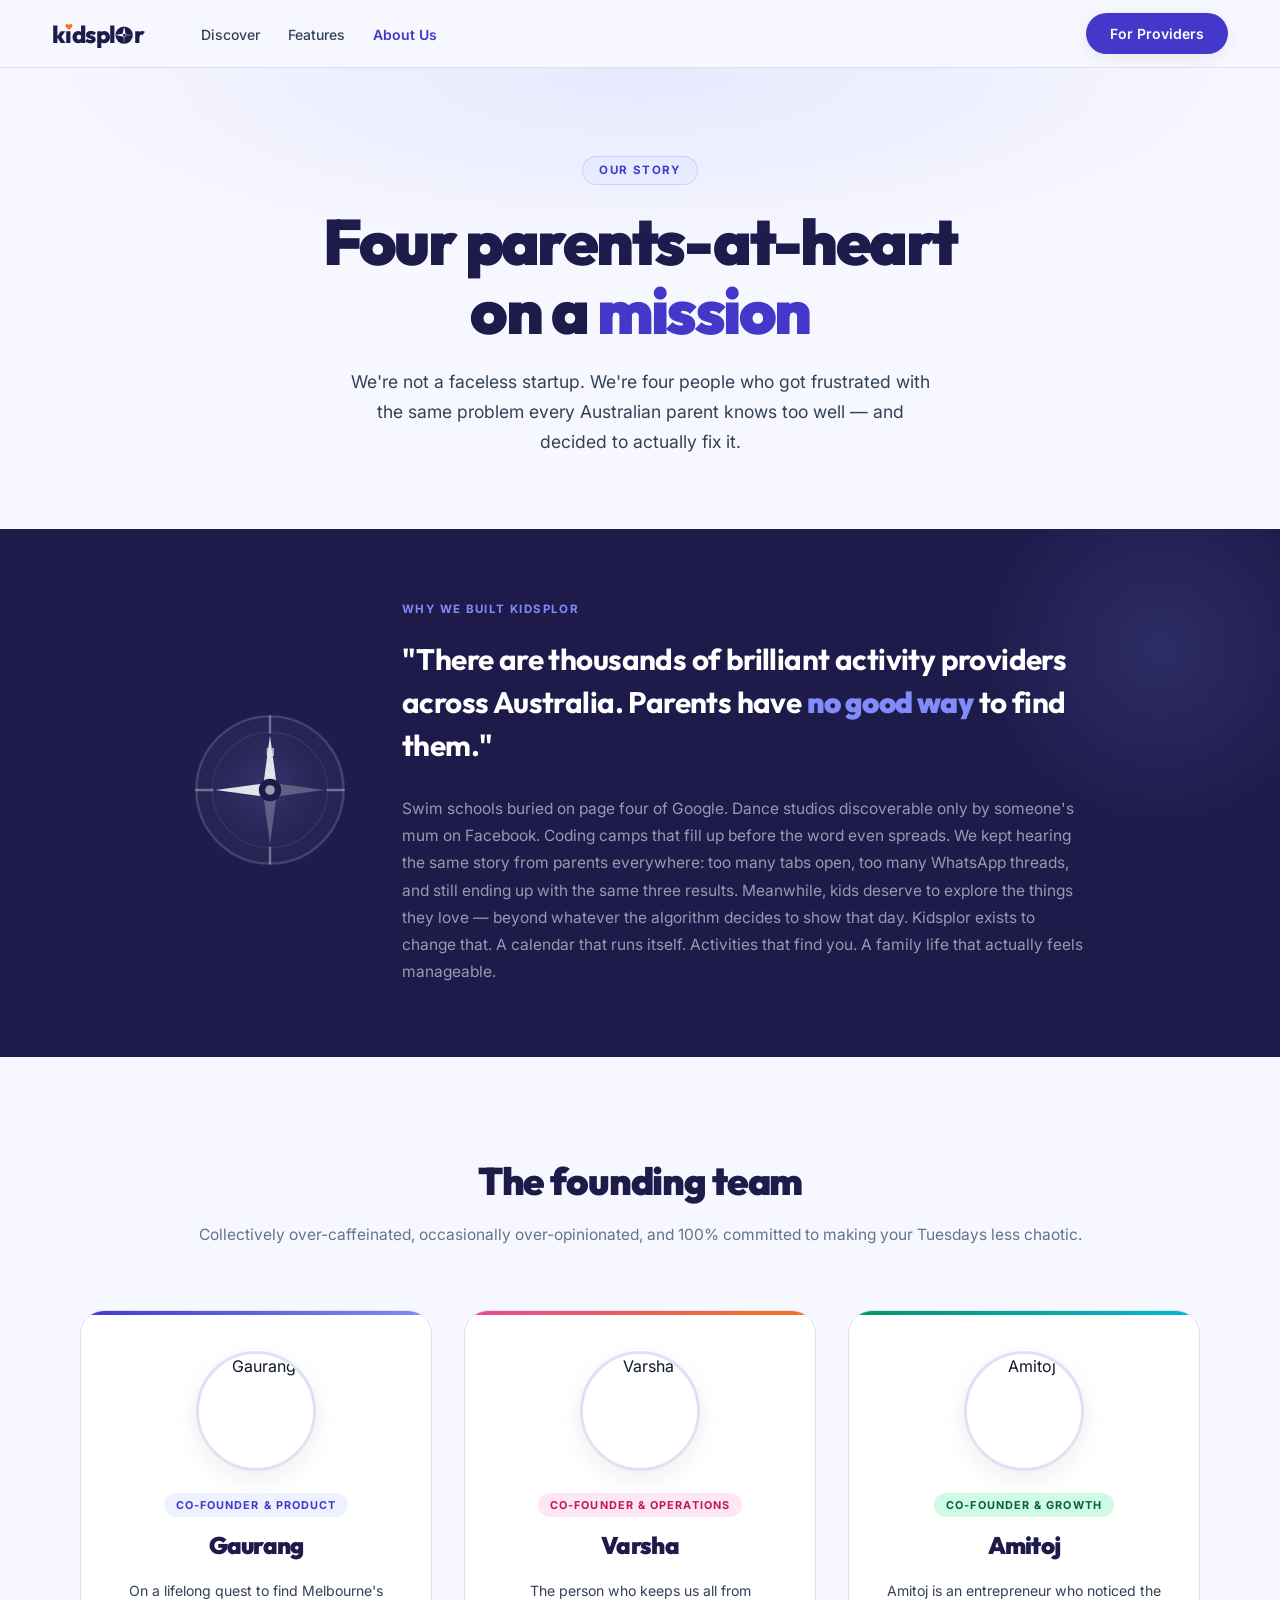
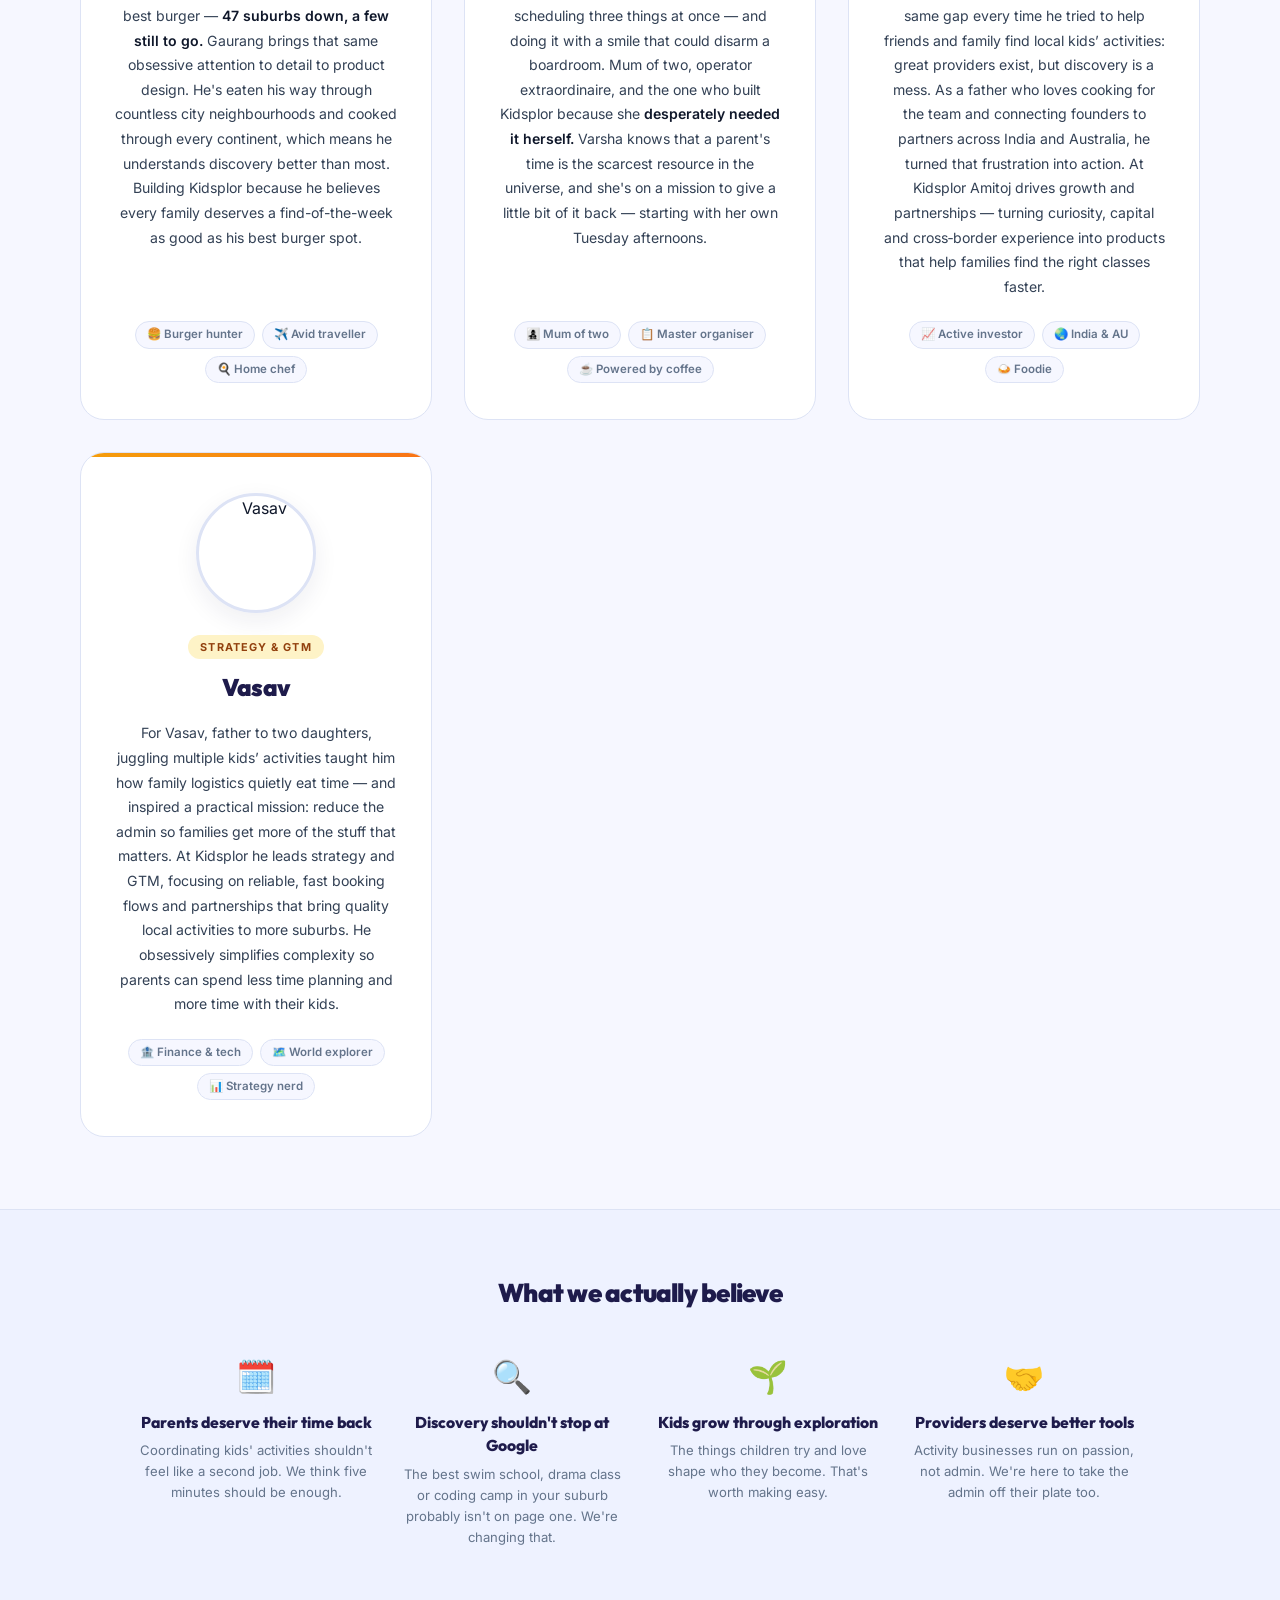
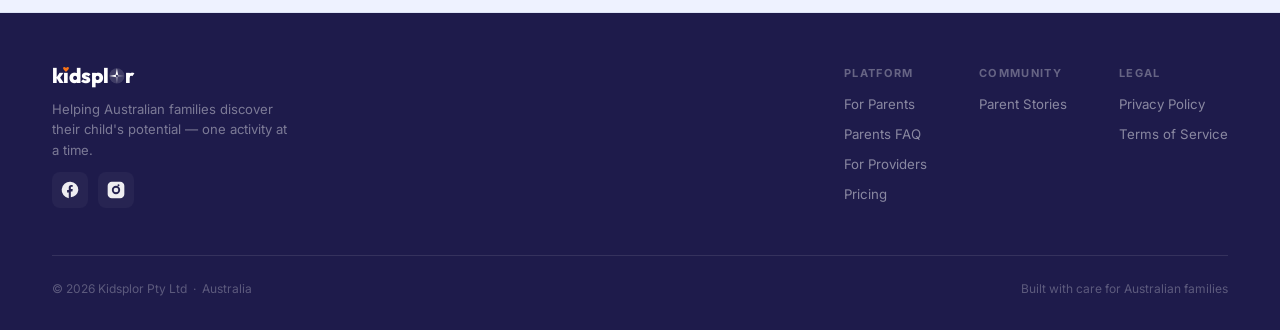
==== kidsplor-about.html @ 17ff6a6b "landing page v1" ====
﻿<!DOCTYPE html>
<html lang="en">
<head>
  <meta charset="UTF-8">
  <meta name="viewport" content="width=device-width, initial-scale=1.0">
  <title>About Us | Kidsplor</title>
  <link rel="preconnect" href="https://fonts.googleapis.com">
  <link rel="preconnect" href="https://fonts.gstatic.com" crossorigin>
  <link href="https://fonts.googleapis.com/css2?family=Outfit:wght@400;500;600;700;800;900&family=Inter:wght@400;500;600;700&display=swap" rel="stylesheet">

  <!-- ── Analytics ── -->
  <script async src="https://www.googletagmanager.com/gtag/js?id=GA_MEASUREMENT_ID"></script>
  <script>window.dataLayer=window.dataLayer||[];function gtag(){dataLayer.push(arguments);}gtag('js',new Date());gtag('config','GA_MEASUREMENT_ID');</script>
  <script>(function(c,l,a,r,i,t,y){c[a]=c[a]||function(){(c[a].q=c[a].q||[]).push(arguments)};t=l.createElement(r);t.async=1;t.src="https://www.clarity.ms/tag/"+i;y=l.getElementsByTagName(r)[0];y.parentNode.insertBefore(t,y)})(window,document,"clarity","script","CLARITY_PROJECT_ID");</script>
  <!-- ── Open Graph ── -->
  <meta name="description" content="We're a Melbourne team on a mission to make kids' activity discovery effortless for every Australian family.">
  <meta property="og:type" content="website">
  <meta property="og:site_name" content="Kidsplor">
  <meta property="og:title" content="About Us — Kidsplor">
  <meta property="og:description" content="We're a Melbourne team on a mission to make kids' activity discovery effortless for every Australian family.">
  <meta property="og:image" content="https://kidsplor.com.au/og-image.png">
  <meta property="og:url" content="https://kidsplor.com.au/about">
  <meta name="twitter:card" content="summary_large_image">
  <meta name="twitter:title" content="About Us — Kidsplor">
  <meta name="twitter:description" content="We're a Melbourne team on a mission to make kids' activity discovery effortless for every Australian family.">

  <style>
    *, *::before, *::after { box-sizing: border-box; margin: 0; padding: 0; }

    :root {
      --bg:          #F6F7FF;
      --surface:     #FFFFFF;
      --surface-2:   #EEF0FE;
      --brand:       #4338CA;
      --brand-dk:    #3730A3;
      --brand-xdk:   #1E1B4B;
      --brand-lt:    #EEF2FF;
      --brand-mid:   #818CF8;
      --orange:      #F97316;
      --coral:       #EF4444;
      --txt:         #0F172A;
      --txt-sub:     #334155;
      --txt-muted:   #64748B;
      --border:      #DDE3F5;
      --shadow:      rgba(30,27,75,0.07);
      --shadow-lg:   rgba(30,27,75,0.18);
      --green:       #059669;
      --green-bg:    #ECFDF5;
    }

    html { scroll-behavior: smooth; }
    body {
      font-family: 'Inter', sans-serif;
      background: var(--bg);
      color: var(--txt);
      line-height: 1.5;
      overflow-x: hidden;
    }

    /* ── NAV ── */
    nav {
      position: sticky; top: 0; z-index: 100;
      background: rgba(246,247,255,0.93);
      backdrop-filter: blur(16px); -webkit-backdrop-filter: blur(16px);
      border-bottom: 1px solid var(--border);
      height: 68px; display: flex; align-items: center; padding: 0 52px; gap: 20px;
    }
    .back-link {
      display: inline-flex; align-items: center; gap: 6px;
      font-size: 0.82rem; font-weight: 600; color: var(--txt-muted);
      text-decoration: none; padding: 6px 12px; border-radius: 8px;
      transition: color 0.15s, background 0.15s; flex-shrink: 0;
    }
    .back-link:hover { color: var(--brand); background: var(--brand-lt); }
    .nav-logo {
      display: flex; align-items: center; gap: 10px;
      text-decoration: none; flex-shrink: 0;
    }
    .wm {
      font-family: 'Outfit', sans-serif; font-weight: 800;
      letter-spacing: -0.025em; line-height: 1;
      display: inline-flex; align-items: baseline; white-space: nowrap;
      font-size: 1.5rem; color: var(--brand-xdk);
    }
    .wm svg.compass {
      display: inline-block; height: 0.76em; width: 0.76em; flex-shrink: 0;
      vertical-align: baseline; position: relative; top: 0.07em;
    }
    .wm .ih { display: inline-block; position: relative; line-height: inherit; }
    .wm .ih svg.heart {
      position: absolute; bottom: 100%; left: 50%;
      transform: translateX(-50%) translateY(130%);
      width: 0.32em; height: 0.28em; overflow: visible; display: block;
    }
    .nav-links { display:flex; gap:2px; list-style:none; margin-left:24px; }
    .nav-links a { font-size:0.875rem; font-weight:500; color:var(--txt-sub); text-decoration:none; padding:6px 13px; border-radius:8px; transition:color 0.15s,background 0.15s; }
    .nav-links a:hover { color:var(--brand); background:var(--brand-lt); }
    .nav-links a.active { color:var(--brand); font-weight:600; }
    .nav-spacer { flex: 1; }
    .nav-cta {
      display: inline-flex; align-items: center;
      padding: 10px 24px; border-radius: 50px; border: none; cursor: pointer;
      font-family: 'Inter', sans-serif; font-weight: 600; font-size: 0.875rem;
      background: var(--brand); color: #fff; text-decoration: none;
      transition: transform 0.18s, box-shadow 0.18s, background 0.15s;
      box-shadow: 0 4px 16px var(--shadow);
    }
    .nav-cta:hover { background: var(--brand-dk); transform: translateY(-1px); box-shadow: 0 8px 24px var(--shadow-lg); }

    /* ── PAGE HERO ── */
    .about-hero {
      padding: 88px 52px 72px;
      text-align: center;
      position: relative; overflow: hidden;
    }
    .about-hero::before {
      content: '';
      position: absolute; inset: 0; pointer-events: none;
      background: radial-gradient(ellipse 70% 60% at 50% 0%, rgba(99,102,241,0.1) 0%, transparent 70%);
    }
    .hero-eyebrow {
      display: inline-block; background: var(--brand-lt);
      color: var(--brand); font-size: 0.72rem; font-weight: 700;
      letter-spacing: 0.12em; text-transform: uppercase;
      padding: 5px 16px; border-radius: 50px; margin-bottom: 22px;
      border: 1px solid rgba(67,56,202,0.15);
    }
    .about-hero h1 {
      font-family: 'Outfit', sans-serif; font-weight: 900;
      font-size: clamp(2.4rem, 5vw, 4rem); line-height: 1.08; letter-spacing: -0.04em;
      color: var(--brand-xdk); max-width: 700px; margin: 0 auto 22px;
    }
    .about-hero h1 em { font-style: normal; color: var(--brand); }
    .about-hero p {
      font-size: 1.1rem; color: var(--txt-sub); max-width: 580px;
      margin: 0 auto; line-height: 1.7;
    }

    /* ── STORY BAND ── */
    .story-band {
      background: var(--brand-xdk);
      padding: 72px 52px;
      position: relative; overflow: hidden;
    }
    .story-band::before {
      content: '';
      position: absolute; right: -80px; top: -80px; width: 400px; height: 400px;
      border-radius: 50%;
      background: radial-gradient(circle, rgba(129,140,248,0.15) 0%, transparent 65%);
      pointer-events: none;
    }
    .story-inner {
      max-width: 900px; margin: 0 auto;
      display: flex; align-items: center; gap: 52px;
      position: relative; z-index: 1;
    }
    .story-label {
      font-size: 0.72rem; font-weight: 700; letter-spacing: 0.12em; text-transform: uppercase;
      color: var(--brand-mid); margin-bottom: 20px;
    }
    .story-inner blockquote {
      font-family: 'Outfit', sans-serif; font-weight: 700;
      font-size: clamp(1.35rem, 2.5vw, 1.85rem); line-height: 1.45; letter-spacing: -0.02em;
      color: #fff; margin-bottom: 28px;
    }
    .story-inner blockquote strong { color: var(--brand-mid); font-weight: 900; }
    .story-body {
      font-size: 0.97rem; color: rgba(255,255,255,0.55); line-height: 1.75;
    }
    .story-compass {
      flex-shrink: 0;
      filter: drop-shadow(0 0 22px rgba(129,140,248,0.55));
      opacity: 0.88;
    }
    .story-content { flex: 1; }

    /* ── TEAM GRID ── */
    .team-section {
      padding: 96px 52px 72px;
    }
    .team-intro {
      text-align: center; margin-bottom: 64px;
    }
    .team-intro h2 {
      font-family: 'Outfit', sans-serif; font-weight: 900;
      font-size: clamp(1.8rem, 3vw, 2.6rem); letter-spacing: -0.03em;
      color: var(--brand-xdk); margin-bottom: 12px;
    }
    .team-intro p { font-size: 0.97rem; color: var(--txt-muted); }

    .team-grid {
      display: grid;
      grid-template-columns: repeat(auto-fit, minmax(280px, 1fr));
      gap: 32px;
      max-width: 1120px; margin: 0 auto;
    }

    .founder-card {
      background: var(--surface);
      border: 1px solid var(--border);
      border-radius: 24px;
      padding: 40px 32px 36px;
      display: flex; flex-direction: column; align-items: center;
      text-align: center;
      transition: transform 0.2s, box-shadow 0.2s;
      position: relative; overflow: hidden;
    }
    .founder-card::before {
      content: '';
      position: absolute; top: 0; left: 0; right: 0; height: 4px;
      border-radius: 24px 24px 0 0;
    }
    .founder-card:nth-child(1)::before { background: linear-gradient(90deg, #4338CA, #818CF8); }
    .founder-card:nth-child(2)::before { background: linear-gradient(90deg, #EC4899, #F97316); }
    .founder-card:nth-child(3)::before { background: linear-gradient(90deg, #059669, #06B6D4); }
    .founder-card:nth-child(4)::before { background: linear-gradient(90deg, #F59E0B, #F97316); }

    .founder-card:hover { transform: translateY(-4px); box-shadow: 0 20px 48px var(--shadow-lg); }

    .avatar-wrap {
      width: 120px; height: 120px; border-radius: 50%;
      overflow: hidden; margin-bottom: 22px; flex-shrink: 0;
      border: 3px solid var(--border);
      box-shadow: 0 8px 24px var(--shadow);
    }
    .avatar-wrap img,
    .avatar-wrap svg {
      width: 100%; height: 100%; display: block; object-fit: cover;
    }

    .founder-role {
      font-size: 0.68rem; font-weight: 700; letter-spacing: 0.1em; text-transform: uppercase;
      padding: 4px 12px; border-radius: 50px; margin-bottom: 10px;
    }
    .founder-card:nth-child(1) .founder-role { background: var(--brand-lt); color: var(--brand); }
    .founder-card:nth-child(2) .founder-role { background: #FCE7F3; color: #BE185D; }
    .founder-card:nth-child(3) .founder-role { background: #D1FAE5; color: #065F46; }
    .founder-card:nth-child(4) .founder-role { background: #FEF3C7; color: #92400E; }

    .founder-name {
      font-family: 'Outfit', sans-serif; font-weight: 900;
      font-size: 1.5rem; letter-spacing: -0.03em; color: var(--brand-xdk);
      margin-bottom: 16px;
    }
    .founder-blurb {
      font-size: 0.88rem; color: var(--txt-sub); line-height: 1.75; flex: 1;
      margin-bottom: 22px;
    }
    .founder-blurb em { font-style: normal; color: var(--txt); font-weight: 600; }

    .founder-quirks {
      display: flex; flex-wrap: wrap; justify-content: center; gap: 7px;
      margin-top: auto;
    }
    .quirk-tag {
      font-size: 0.72rem; font-weight: 600;
      background: var(--bg); border: 1px solid var(--border);
      color: var(--txt-muted); padding: 4px 11px; border-radius: 50px;
    }

    /* ── VALUES STRIP ── */
    .values-strip {
      background: var(--brand-lt);
      border-top: 1px solid var(--border);
      border-bottom: 1px solid var(--border);
      padding: 64px 52px;
    }
    .values-inner {
      max-width: 1000px; margin: 0 auto;
    }
    .values-inner h2 {
      font-family: 'Outfit', sans-serif; font-weight: 900;
      font-size: 1.6rem; letter-spacing: -0.03em; color: var(--brand-xdk);
      text-align: center; margin-bottom: 40px;
    }
    .values-grid {
      display: grid; grid-template-columns: repeat(auto-fit, minmax(200px, 1fr)); gap: 24px;
    }
    .value-item { text-align: center; }
    .value-icon {
      font-size: 2rem; margin-bottom: 10px; display: block;
    }
    .value-item h3 {
      font-family: 'Outfit', sans-serif; font-weight: 800; font-size: 0.98rem;
      color: var(--brand-xdk); margin-bottom: 6px;
    }
    .value-item p { font-size: 0.82rem; color: var(--txt-muted); line-height: 1.6; }

    /* ── FOOTER ── */
    footer { background: var(--brand-xdk); padding: 52px 52px 32px; }
    .foot-top { display: flex; align-items: flex-start; justify-content: space-between; padding-bottom: 40px; border-bottom: 1px solid rgba(255,255,255,0.1); }
    .foot-tagline { font-size: 0.82rem; color: rgba(255,255,255,0.42); max-width: 240px; line-height: 1.55; margin-top: 10px; }
    .foot-links { display: flex; gap: 52px; }
    .foot-col-lbl { font-size: 0.69rem; font-weight: 700; letter-spacing: 0.12em; text-transform: uppercase; color: rgba(255,255,255,0.32); margin-bottom: 14px; }
    .foot-col a { display: block; font-size: 0.83rem; color: rgba(255,255,255,0.48); text-decoration: none; margin-bottom: 10px; transition: color 0.15s; }
    .foot-col a:hover { color: white; }
    .foot-bottom { padding-top: 24px; font-size: 0.75rem; color: rgba(255,255,255,0.28); display: flex; justify-content: space-between; align-items: center; }
    .socials { display:flex; gap:10px; margin-top:12px; }
    .socials a { display:inline-flex; align-items:center; justify-content:center; width:36px; height:36px; border-radius:8px; background:rgba(255,255,255,0.04); text-decoration:none; }
    .socials a svg { width:20px; height:20px; display:block; fill:rgba(255,255,255,0.92); transition:transform 0.12s, opacity 0.12s; }
    .socials a:hover svg { transform:translateY(-2px); opacity:1; }

    /* ── RESPONSIVE ── */
    @media (max-width: 768px) {
      nav { padding: 0 20px; }
      .about-hero, .story-band, .team-section, .values-strip { padding-left: 20px; padding-right: 20px; }
      footer { padding: 40px 20px 32px; }
      .foot-top { flex-direction: column; gap: 28px; }
      .foot-links { flex-wrap: wrap; gap: 24px; }
      .team-grid { grid-template-columns: 1fr; }
      .story-compass { display: none; }
    }
  </style>
</head>
<body>

<!-- ── NAV ── -->
<nav>
  <a href="index.html" class="nav-logo" aria-label="Kidsplor home">
    <span class="wm">k<span class="ih">&#305;<svg class="heart" viewBox="0 0 20 18" fill="none"><path d="M10 16C10 16 1 10 1 4.5C1 2.2 2.8 1 5 1C6.8 1 10 4 10 4C10 4 13.2 1 15 1C17.2 1 19 2.2 19 4.5C19 10 10 16 10 16Z" fill="#F97316"/></svg></span>dspl<svg class="compass" viewBox="0 0 44 44" fill="none"><circle cx="22" cy="22" r="21" fill="#1E1B4B"/><polygon points="22,1 18,22 26,22" fill="white"/><polygon points="22,43 18,22 26,22" fill="white" opacity="0.28"/><polygon points="1,22 22,18 22,26" fill="white"/><polygon points="43,22 22,18 22,26" fill="white" opacity="0.28"/><circle cx="22" cy="22" r="3" fill="#1E1B4B"/></svg>r</span>
  </a>
  <ul class="nav-links">
    <li><a href="kidsplor-discover.html">Discover</a></li>
    <li><a href="index.html#features">Features</a></li>
    <li><a href="kidsplor-about.html" class="active">About Us</a></li>
  </ul>
  <div class="nav-spacer"></div>
  <a href="kidsplor-for-business.html" class="nav-cta">For Providers</a>
</nav>


<!-- ── PAGE HERO ── -->
<section class="about-hero">
  <div class="hero-eyebrow">Our Story</div>
  <h1>Four parents-at-heart<br>on a <em>mission</em></h1>
  <p>We're not a faceless startup. We're four people who got frustrated with the same problem every Australian parent knows too well — and decided to actually fix it.</p>
</section>


<!-- ── STORY BAND ── -->
<section class="story-band" aria-label="Our mission">
  <div class="story-inner">

    <!-- Compass decoration -->
    <div class="story-compass" aria-hidden="true">
      <svg viewBox="0 0 100 100" width="160" height="160" xmlns="http://www.w3.org/2000/svg">
        <!-- outer ring -->
        <circle cx="50" cy="50" r="46" fill="rgba(255,255,255,0.04)" stroke="rgba(255,255,255,0.18)" stroke-width="1.5"/>
        <!-- inner ring -->
        <circle cx="50" cy="50" r="36" fill="none" stroke="rgba(255,255,255,0.07)" stroke-width="1"/>
        <!-- cardinal ticks -->
        <line x1="50" y1="4" x2="50" y2="14" stroke="rgba(255,255,255,0.4)" stroke-width="1.5" stroke-linecap="round"/>
        <line x1="96" y1="50" x2="86" y2="50" stroke="rgba(255,255,255,0.4)" stroke-width="1.5" stroke-linecap="round"/>
        <line x1="50" y1="96" x2="50" y2="86" stroke="rgba(255,255,255,0.4)" stroke-width="1.5" stroke-linecap="round"/>
        <line x1="4" y1="50" x2="14" y2="50" stroke="rgba(255,255,255,0.4)" stroke-width="1.5" stroke-linecap="round"/>
        <!-- N label -->
        <text x="50" y="29" fill="white" font-size="7" font-family="Inter,sans-serif" font-weight="700" text-anchor="middle" opacity="0.8">N</text>
        <!-- N &amp; W arrows (white, solid) -->
        <polygon points="50,16 45,53 55,53" fill="white"/>
        <polygon points="16,50 53,45 53,55" fill="white"/>
        <!-- S &amp; E arrows (white, 28% opacity) -->
        <polygon points="50,84 45,47 55,47" fill="white" opacity="0.28"/>
        <polygon points="84,50 47,45 47,55" fill="white" opacity="0.28"/>
        <!-- center -->
        <circle cx="50" cy="50" r="7" fill="#1E1B4B"/>
        <circle cx="50" cy="50" r="3" fill="rgba(255,255,255,0.65)"/>
      </svg>
    </div>

    <!-- Content -->
    <div class="story-content">
      <div class="story-label">Why we built Kidsplor</div>
      <blockquote>
        "There are thousands of brilliant activity providers across Australia. Parents have <strong>no good way</strong> to find them."
      </blockquote>
      <p class="story-body">
        Swim schools buried on page four of Google. Dance studios discoverable only by someone's mum on Facebook. Coding camps that fill up before the word even spreads. We kept hearing the same story from parents everywhere: too many tabs open, too many WhatsApp threads, and still ending up with the same three results.
        Meanwhile, kids deserve to explore the things they love &mdash; beyond whatever the algorithm decides to show that day. Kidsplor exists to change that. A calendar that runs itself. Activities that find you. A family life that actually feels manageable.
      </p>
    </div>

  </div>
</section>


<!-- ── TEAM GRID ── -->
<section class="team-section" aria-labelledby="team-h">
  <div class="team-intro">
    <h2 id="team-h">The founding team</h2>
    <p>Collectively over-caffeinated, occasionally over-opinionated, and 100% committed to making your Tuesdays less chaotic.</p>
  </div>

  <div class="team-grid">

    <!-- Gaurang -->
    <article class="founder-card">
      <div class="avatar-wrap"><img src="assets/gaurang.png" alt="Gaurang" onerror="this.style.display='none'; this.parentElement.querySelector('.avatar-fallback')?.style.display='flex';"><div class="avatar-fallback" style="display:none;align-items:center;justify-content:center;font-size:2rem;">👨‍💻</div></div>
      <span class="founder-role">Co-founder &amp; Product</span>
      <h3 class="founder-name">Gaurang</h3>
      <p class="founder-blurb">
        On a lifelong quest to find Melbourne's best burger — <em>47 suburbs down, a few still to go.</em> Gaurang brings that same obsessive attention to detail to product design. He's eaten his way through countless city neighbourhoods and cooked through every continent, which means he understands discovery better than most. Building Kidsplor because he believes every family deserves a find-of-the-week as good as his best burger spot.
      </p>
      <div class="founder-quirks">
        <span class="quirk-tag">🍔 Burger hunter</span>
        <span class="quirk-tag">✈️ Avid traveller</span>
        <span class="quirk-tag">🍳 Home chef</span>
      </div>
    </article>

    <!-- Varsha -->
    <article class="founder-card">
      <div class="avatar-wrap"><img src="assets/varsha.png" alt="Varsha" onerror="this.style.display='none'; this.parentElement.querySelector('.avatar-fallback')?.style.display='flex';"><div class="avatar-fallback" style="display:none;align-items:center;justify-content:center;font-size:2rem;">👩‍👧‍👦</div></div>
      <span class="founder-role">Co-founder &amp; Operations</span>
      <h3 class="founder-name">Varsha</h3>
      <p class="founder-blurb">
        The person who keeps us all from scheduling three things at once — and doing it with a smile that could disarm a boardroom. Mum of two, operator extraordinaire, and the one who built Kidsplor because she <em>desperately needed it herself.</em> Varsha knows that a parent's time is the scarcest resource in the universe, and she's on a mission to give a little bit of it back — starting with her own Tuesday afternoons.
      </p>
      <div class="founder-quirks">
        <span class="quirk-tag">👩‍👧‍👦 Mum of two</span>
        <span class="quirk-tag">📋 Master organiser</span>
        <span class="quirk-tag">☕ Powered by coffee</span>
      </div>
    </article>

    <!-- Amitoj -->
    <article class="founder-card">
      <div class="avatar-wrap"><img src="assets/amitoj.png" alt="Amitoj" onerror="this.style.display='none'; this.parentElement.querySelector('.avatar-fallback')?.style.display='flex';"><div class="avatar-fallback" style="display:none;align-items:center;justify-content:center;font-size:2rem;">🍛</div></div>
      <span class="founder-role">Co-founder &amp; Growth</span>
      <h3 class="founder-name">Amitoj</h3>
        <p class="founder-blurb">
          Amitoj is an entrepreneur who noticed the same gap every time he tried to help friends and family find local kids’ activities: great providers exist, but discovery is a mess. As a father who loves cooking for the team and connecting founders to partners across India and Australia, he turned that frustration into action. At Kidsplor Amitoj drives growth and partnerships — turning curiosity, capital and cross‑border experience into products that help families find the right classes faster.
        </p>
      <div class="founder-quirks">
        <span class="quirk-tag">📈 Active investor</span>
        <span class="quirk-tag">🌏 India &amp; AU</span>
        <span class="quirk-tag">🍛 Foodie</span>
      </div>
    </article>

    <!-- Vasav -->
    <article class="founder-card">
      <div class="avatar-wrap"><img src="assets/vasav.png" alt="Vasav" onerror="this.style.display='none'; this.parentElement.querySelector('.avatar-fallback')?.style.display='flex';"><div class="avatar-fallback" style="display:none;align-items:center;justify-content:center;font-size:2rem;">📊</div></div>
      <span class="founder-role">Strategy &amp; GTM</span>
      <h3 class="founder-name">Vasav</h3>
        <p class="founder-blurb">
          For Vasav, father to two daughters, juggling multiple kids’ activities taught him how family logistics quietly eat time — and inspired a practical mission: reduce the admin so families get more of the stuff that matters. At Kidsplor he leads strategy and GTM, focusing on reliable, fast booking flows and partnerships that bring quality local activities to more suburbs. He obsessively simplifies complexity so parents can spend less time planning and more time with their kids.
        </p>
      <div class="founder-quirks">
        <span class="quirk-tag">🏦 Finance &amp; tech</span>
        <span class="quirk-tag">🗺️ World explorer</span>
        <span class="quirk-tag">📊 Strategy nerd</span>
      </div>
    </article>

  </div>
</section>


<!-- ── VALUES STRIP ── -->
<section class="values-strip" aria-labelledby="values-h">
  <div class="values-inner">
    <h2 id="values-h">What we actually believe</h2>
    <div class="values-grid">
      <div class="value-item">
        <span class="value-icon">🗓️</span>
        <h3>Parents deserve their time back</h3>
        <p>Coordinating kids' activities shouldn't feel like a second job. We think five minutes should be enough.</p>
      </div>
      <div class="value-item">
        <span class="value-icon">🔍</span>
        <h3>Discovery shouldn't stop at Google</h3>
        <p>The best swim school, drama class or coding camp in your suburb probably isn't on page one. We're changing that.</p>
      </div>
      <div class="value-item">
        <span class="value-icon">🌱</span>
        <h3>Kids grow through exploration</h3>
        <p>The things children try and love shape who they become. That's worth making easy.</p>
      </div>
      <div class="value-item">
        <span class="value-icon">🤝</span>
        <h3>Providers deserve better tools</h3>
        <p>Activity businesses run on passion, not admin. We're here to take the admin off their plate too.</p>
      </div>
    </div>
  </div>
</section>


<!-- ── FOOTER (matching landing page) ── -->
<footer id="about">
  <div class="foot-top">
    <div>
      <!-- compass-o wordmark in white on dark -->
      <span style="display:inline-flex;align-items:baseline;font-family:'Outfit',sans-serif;font-weight:800;font-size:1.3rem;line-height:1;color:white;letter-spacing:-0.025em;white-space:nowrap;">
        k<span style="position:relative;display:inline-block;line-height:inherit;">&#305;<svg style="position:absolute;bottom:100%;left:50%;transform:translateX(-50%) translateY(130%);width:0.32em;height:0.28em;overflow:visible;" viewBox="0 0 20 18" fill="none"><path d="M10 16C10 16 1 10 1 4.5C1 2.2 2.8 1 5 1C6.8 1 10 4 10 4C10 4 13.2 1 15 1C17.2 1 19 2.2 19 4.5C19 10 10 16 10 16Z" fill="#F97316"/></svg></span>dspl<svg style="display:inline-block;height:0.76em;width:0.76em;flex-shrink:0;vertical-align:baseline;position:relative;top:0.07em;" viewBox="0 0 44 44" fill="none"><circle cx="22" cy="22" r="21" fill="rgba(255,255,255,0.15)"/><polygon points="22,1 18,22 26,22" fill="white"/><polygon points="22,43 18,22 26,22" fill="white" opacity="0.28"/><polygon points="1,22 22,18 22,26" fill="white"/><polygon points="43,22 22,18 22,26" fill="white" opacity="0.28"/><circle cx="22" cy="22" r="3" fill="rgba(30,27,75,.9)"/></svg>r
      </span>
      <p class="foot-tagline">Helping Australian families discover their child's potential — one activity at a time.</p>
      <div class="socials">
        <a href="https://www.facebook.com/kidsplor" id="fb-link" aria-label="Facebook (link placeholder)" target="_blank" rel="noopener noreferrer">
          <svg viewBox="0 0 24 24" xmlns="http://www.w3.org/2000/svg" aria-hidden="true"><path d="M22 12a10 10 0 1 0-11.5 9.9v-7H8.5v-2.9h2V9.1c0-2 1.2-3.1 3-3.1.9 0 1.8.2 1.8.2v2h-1c-1 0-1.3.6-1.3 1.2v1.5h2.3l-.4 2.9h-1.9v7A10 10 0 0 0 22 12z"/></svg>
        </a>
        <a href="https://www.instagram.com/kidsplor" id="ig-link" aria-label="Instagram (link placeholder)" target="_blank" rel="noopener noreferrer">
          <svg viewBox="0 0 24 24" xmlns="http://www.w3.org/2000/svg" aria-hidden="true"><path d="M7 2h10a5 5 0 0 1 5 5v10a5 5 0 0 1-5 5H7a5 5 0 0 1-5-5V7a5 5 0 0 1 5-5zm8 3.2a1.2 1.2 0 1 0 0 2.4 1.2 1.2 0 0 0 0-2.4zM12 7a5 5 0 1 0 0 10 5 5 0 0 0 0-10zm0 2.2a2.8 2.8 0 1 1 0 5.6 2.8 2.8 0 0 1 0-5.6z"/></svg>
        </a>
      </div>
    </div>

    <div class="foot-links">
      <div class="foot-col">
        <div class="foot-col-lbl">Platform</div>
        <a href="index.html">For Parents</a>
        <a href="kidsplor-parents-faq.html">Parents FAQ</a>
        <a href="kidsplor-for-business.html">For Providers</a>
        <a href="kidsplor-pricing.html">Pricing</a>
      </div>
      <div class="foot-col" id="community">
        <div class="foot-col-lbl">Community</div>
        <a href="kidsplor-parent-stories.html">Parent Stories</a>
      </div>
      <div class="foot-col">
        <div class="foot-col-lbl">Legal</div>
        <a href="kidsplor-privacy.html">Privacy Policy</a>
        <a href="#">Terms of Service</a>
      </div>
    </div>
  </div>
  <div class="foot-bottom">
    <span>© 2026 Kidsplor Pty Ltd &nbsp;·&nbsp; Australia</span>
    <span>Built with care for Australian families</span>
  </div>
</footer>
</body>
</html>
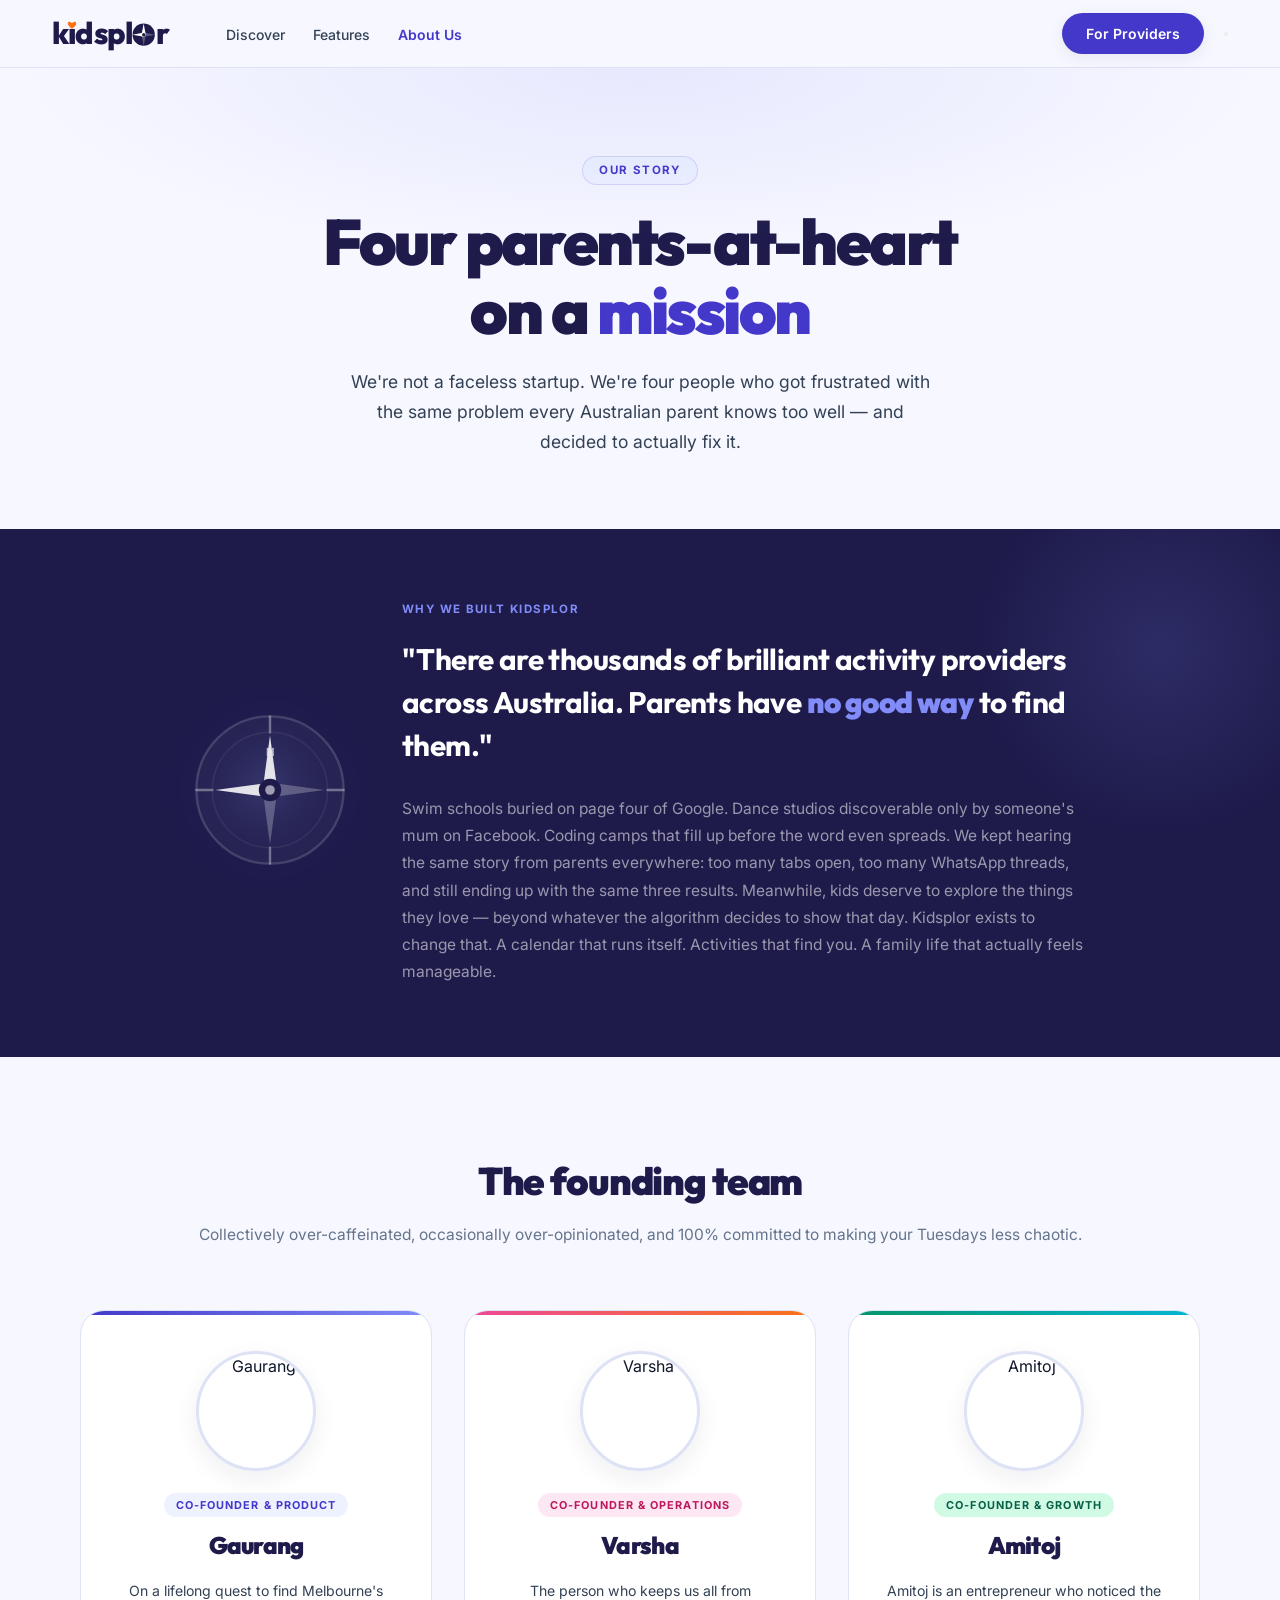
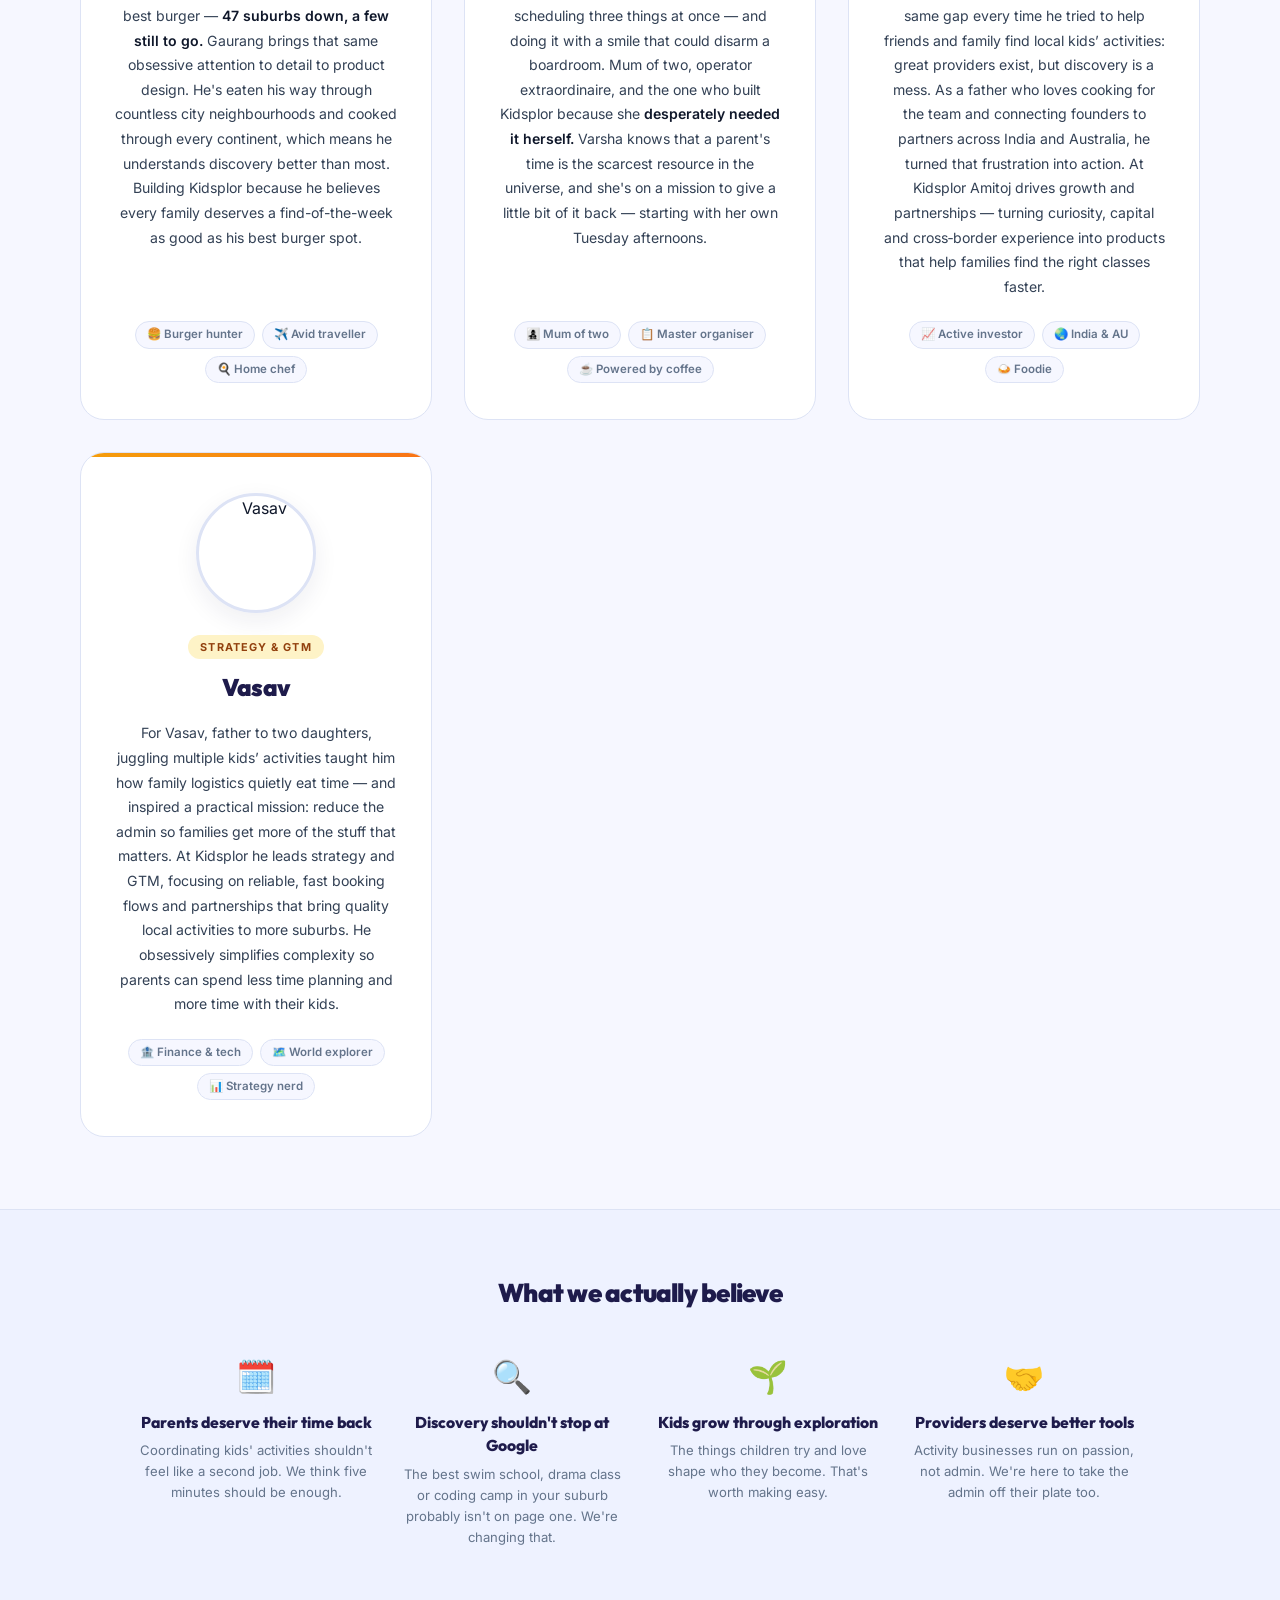
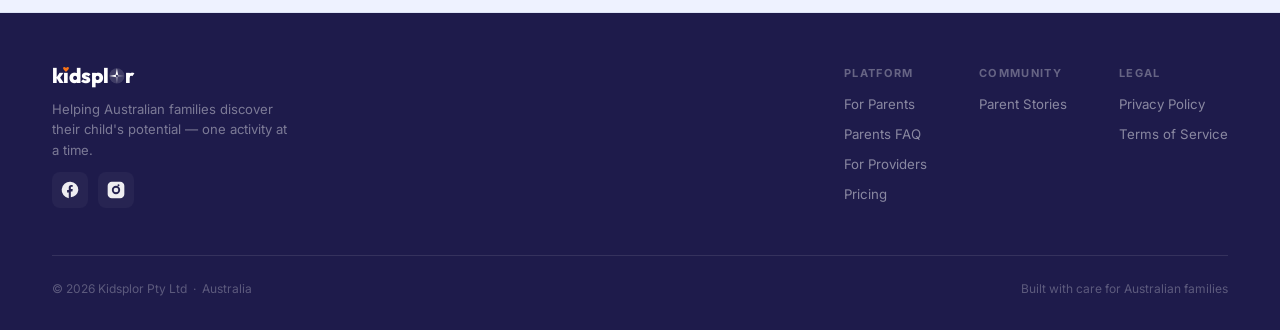
==== commit f48337c3: "landing v2" ====
--- a/kidsplor-about.html
+++ b/kidsplor-about.html
@@ -80,7 +80,7 @@
       font-family: 'Outfit', sans-serif; font-weight: 800;
       letter-spacing: -0.025em; line-height: 1;
       display: inline-flex; align-items: baseline; white-space: nowrap;
-      font-size: 1.5rem; color: var(--brand-xdk);
+      font-size: 1.92rem; color: var(--brand-xdk);
     }
     .wm svg.compass {
       display: inline-block; height: 0.76em; width: 0.76em; flex-shrink: 0;
@@ -302,15 +302,21 @@
 
     /* ── RESPONSIVE ── */
     @media (max-width: 768px) {
-      nav { padding: 0 20px; }
-      .about-hero, .story-band, .team-section, .values-strip { padding-left: 20px; padding-right: 20px; }
-      footer { padding: 40px 20px 32px; }
-      .foot-top { flex-direction: column; gap: 28px; }
-      .foot-links { flex-wrap: wrap; gap: 24px; }
-      .team-grid { grid-template-columns: 1fr; }
+      .about-hero  { padding: 60px 20px 48px; }
+      .story-band  { padding: 52px 20px; }
+      .team-section { padding: 64px 20px 52px; }
+      .values-strip { padding: 48px 20px; }
+      .team-grid   { grid-template-columns: 1fr; }
       .story-compass { display: none; }
+      .story-inner { flex-direction: column; gap: 24px; }
+      .founder-card { padding: 32px 24px 28px; }
+    }
+    @media (max-width: 480px) {
+      .about-hero h1 { font-size: clamp(2rem, 8vw, 2.8rem); }
+      .values-grid   { grid-template-columns: 1fr 1fr; }
     }
   </style>
+  <link rel="stylesheet" href="assets/responsive.css">
 </head>
 <body>
 
@@ -326,6 +332,10 @@
   </ul>
   <div class="nav-spacer"></div>
   <a href="kidsplor-for-business.html" class="nav-cta">For Providers</a>
+  <button class="nav-ham" id="navHam" aria-label="Open menu" aria-expanded="false"
+    onclick="this.setAttribute('aria-expanded', !this.closest('nav').classList.contains('nav-open')); this.closest('nav').classList.toggle('nav-open')">
+    <span></span><span></span><span></span>
+  </button>
 </nav>
 
 
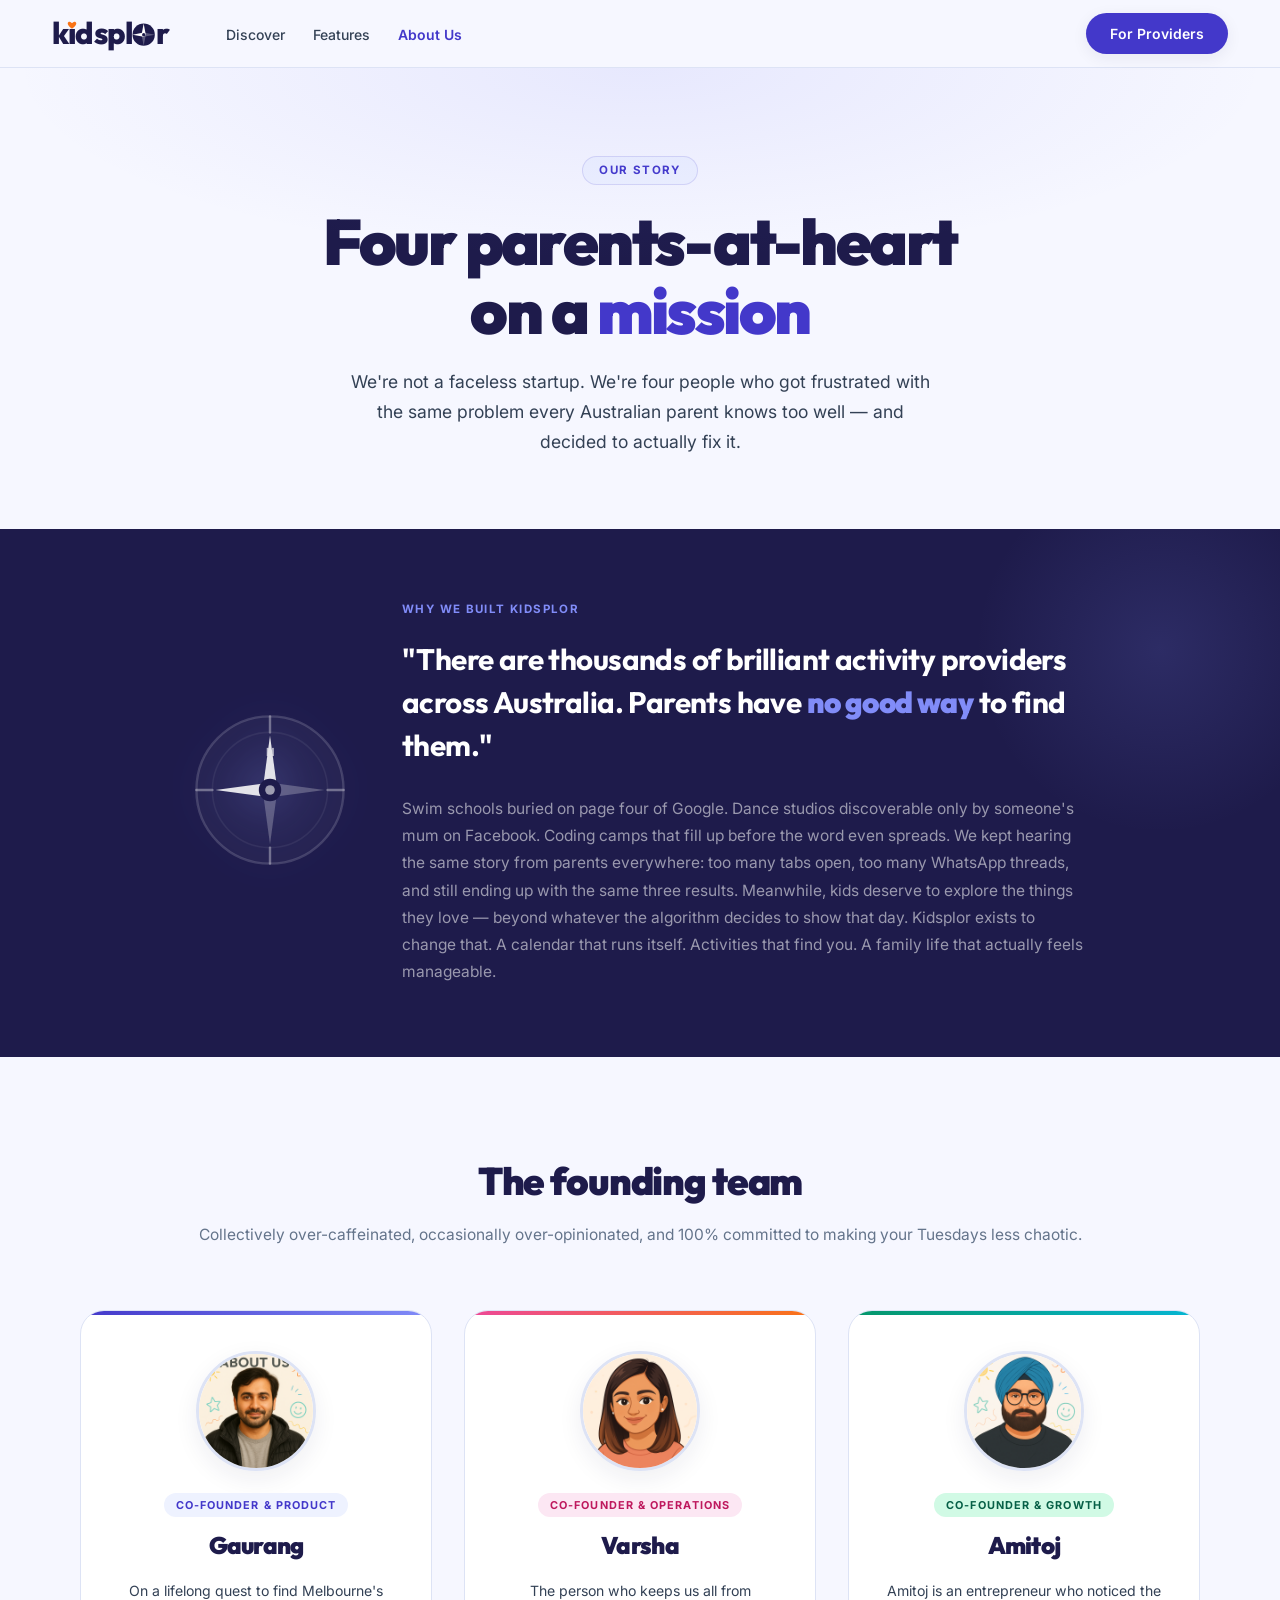
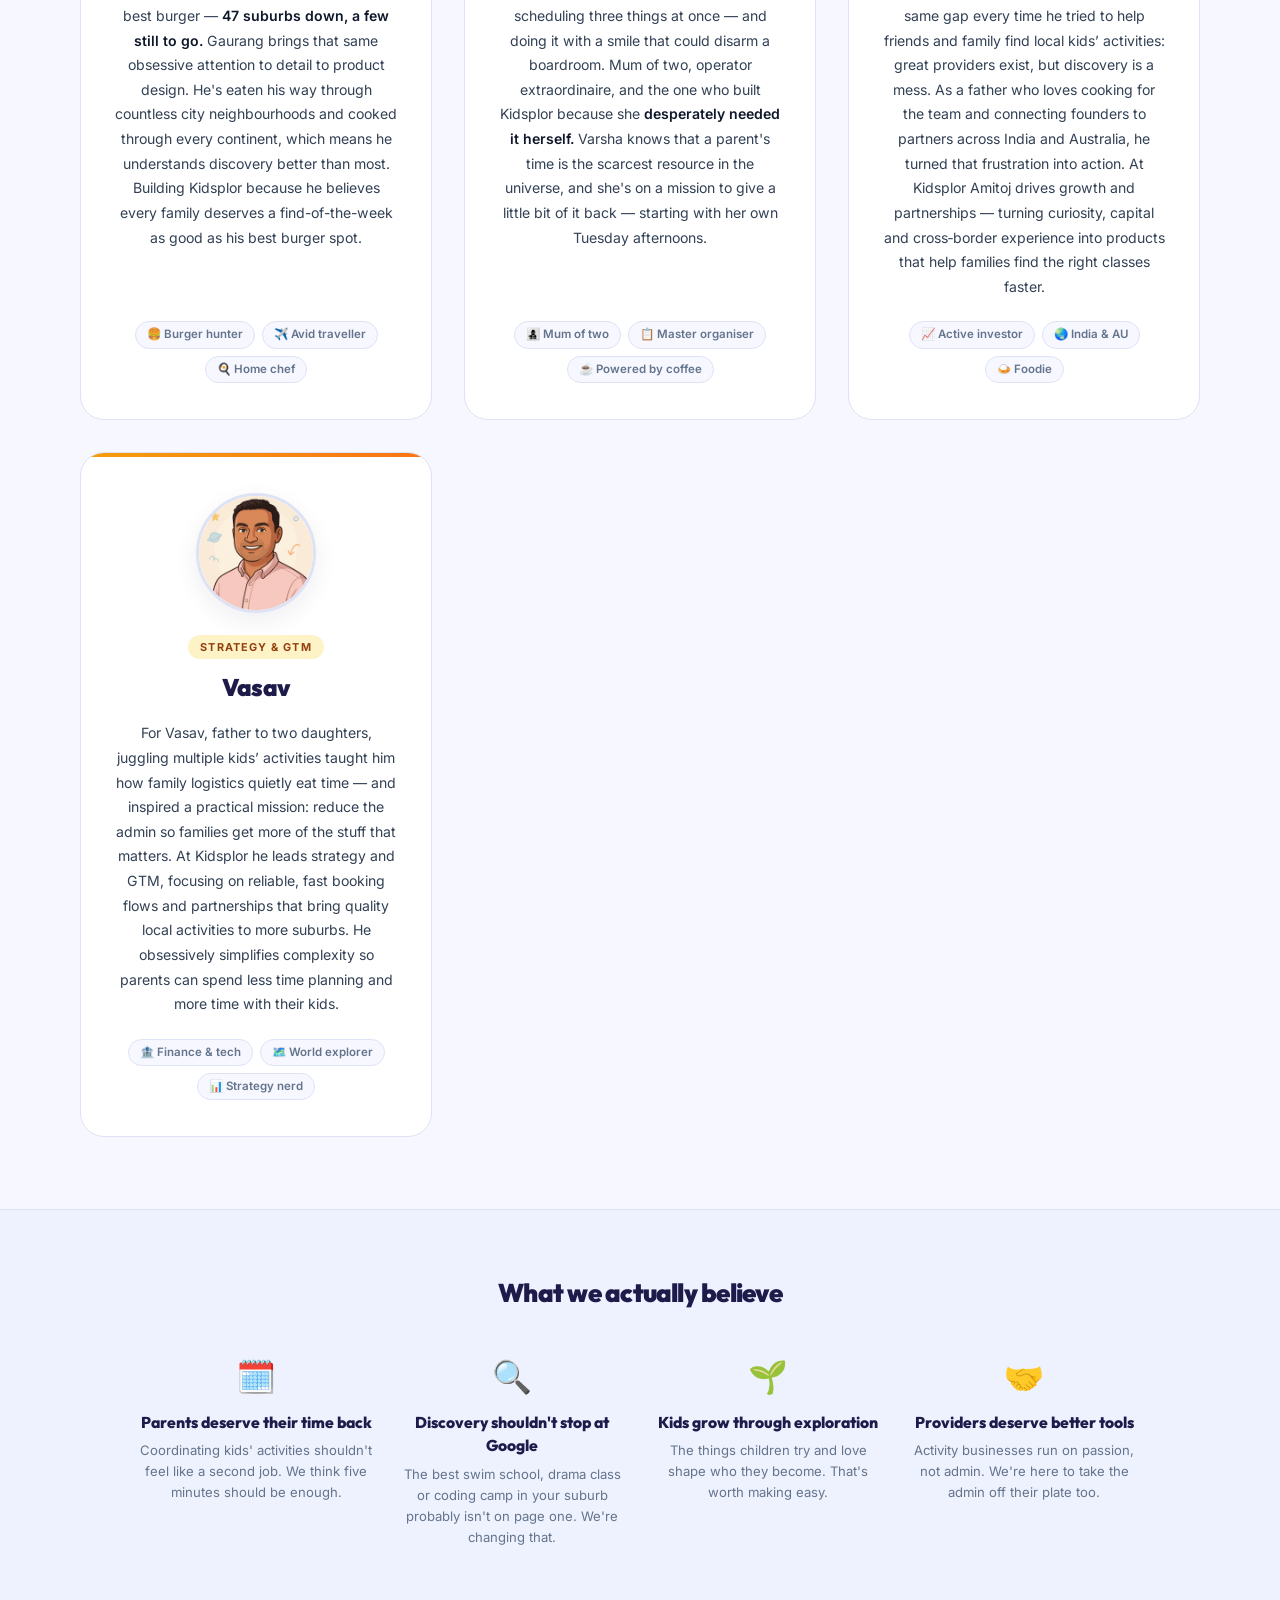
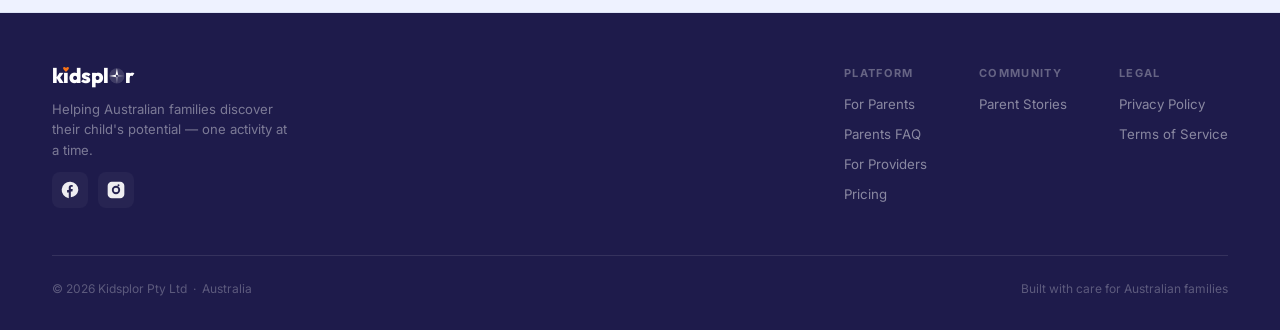
==== commit 0517a47f: "added GA4 added GA4" ====
--- a/kidsplor-about.html
+++ b/kidsplor-about.html
@@ -1,6 +1,17 @@
 ﻿<!DOCTYPE html>
 <html lang="en">
 <head>
+
+  <!-- Google tag (gtag.js) -->
+<script async src="https://www.googletagmanager.com/gtag/js?id=G-8RN7PDVQJS"></script>
+<script>
+  window.dataLayer = window.dataLayer || [];
+  function gtag(){dataLayer.push(arguments);}
+  gtag('js', new Date());
+
+  gtag('config', 'G-8RN7PDVQJS');
+</script>
+
   <meta charset="UTF-8">
   <meta name="viewport" content="width=device-width, initial-scale=1.0">
   <title>About Us | Kidsplor</title>
--- a/assets/responsive.css
+++ b/assets/responsive.css
@@ -0,0 +1,156 @@
+/* ═══════════════════════════════════════════════════════════════
+   Kidsplor — Shared Responsive Styles
+   Include in every page AFTER the inline <style> block:
+     <link rel="stylesheet" href="assets/responsive.css">
+═══════════════════════════════════════════════════════════════ */
+
+/* ── Hamburger button (desktop: hidden) ─────────────────── */
+.nav-ham {
+  display: none;
+  flex-direction: column;
+  justify-content: center;
+  align-items: center;
+  gap: 5px;
+  width: 38px; height: 38px;
+  border: none; background: transparent;
+  cursor: pointer; border-radius: 9px; padding: 8px;
+  transition: background 0.15s; flex-shrink: 0;
+  margin-left: 8px;
+}
+.nav-ham:hover { background: rgba(67,56,202,0.09); }
+.nav-ham span {
+  display: block; width: 18px; height: 2px;
+  background: var(--txt, #0F172A);
+  border-radius: 2px;
+  transition: transform 0.26s cubic-bezier(0.4,0,0.2,1), opacity 0.18s;
+  transform-origin: center;
+}
+nav.nav-open .nav-ham span:nth-child(1) { transform: translateY(7px) rotate(45deg); }
+nav.nav-open .nav-ham span:nth-child(2) { opacity: 0; }
+nav.nav-open .nav-ham span:nth-child(3) { transform: translateY(-7px) rotate(-45deg); }
+
+/* ── Tablet ≤ 960px ─────────────────────────────────────── */
+@media (max-width: 960px) {
+  nav,
+  .nav-row      { padding-left: 24px !important; padding-right: 24px !important; }
+  .feat-section { padding-left: 24px !important; padding-right: 24px !important; }
+  .about-hero, .story-band, .team-section, .values-strip,
+  .stories-section, .faq-section, .pricing-section,
+  footer        { padding-left: 24px !important; padding-right: 24px !important; }
+}
+
+/* ── Mobile ≤ 768px ─────────────────────────────────────── */
+@media (max-width: 768px) {
+
+  /* Nav container: fixed height, relative-positioned for dropdown */
+  nav {
+    position: relative !important;
+    height: 56px !important;
+    padding: 0 14px !important;
+    flex-wrap: nowrap !important;
+  }
+
+  /* Discover page uses an inner .nav-row wrapper */
+  .nav-row {
+    position: relative;
+    height: 56px !important;
+    padding: 0 14px !important;
+    flex-wrap: nowrap !important;
+  }
+
+  /* Show hamburger */
+  .nav-ham { display: flex; }
+
+  /* Compact the CTA so it still fits */
+  nav .nav-cta,
+  nav .nav-prov-btn {
+    padding: 8px 14px !important;
+    font-size: 0.78rem !important;
+    border-radius: 8px !important;
+    white-space: nowrap;
+  }
+
+  /* back-link & divider clutter — hide on mobile */
+  .back-link  { display: none !important; }
+  .nav-divider { display: none !important; }
+
+  /* Hide the nav-sub label (for-business page) */
+  .nav-sub { display: none; }
+
+  /* Hide horizontal nav links — replaced by dropdown */
+  nav .nav-links,
+  .nav-row .nav-links { display: none !important; }
+
+  /* Discover search bar — hide on mobile */
+  .nav-nl-wrap { display: none !important; }
+
+  /* ── Dropdown: absolutely positioned below the nav bar ── */
+  nav.nav-open .nav-links,
+  nav.nav-open .nav-row .nav-links {
+    display: flex !important;
+    flex-direction: column !important;
+    position: absolute !important;
+    top: 56px !important;
+    left: 0 !important; right: 0 !important;
+    background: var(--surface, #fff) !important;
+    border-top: 1px solid var(--border, #DDE3F5) !important;
+    border-bottom: 1px solid var(--border, #DDE3F5) !important;
+    padding: 8px 16px 14px !important;
+    gap: 2px !important;
+    z-index: 300 !important;
+    box-shadow: 0 8px 28px rgba(30,27,75,0.12) !important;
+    list-style: none !important;
+    margin: 0 !important;
+  }
+  nav.nav-open .nav-links a,
+  nav.nav-open .nav-row .nav-links a {
+    padding: 10px 12px !important;
+    font-size: 0.93rem !important;
+    border-radius: 10px !important;
+    display: block !important;
+  }
+
+  /* ── Footer ── */
+  footer { padding: 36px 20px 28px !important; }
+  .foot-top   { flex-direction: column !important; gap: 28px !important; }
+  .foot-links { flex-wrap: wrap !important; gap: 18px !important; }
+  .foot-bottom {
+    flex-direction: column !important; gap: 8px !important;
+    text-align: center !important; align-items: center !important;
+  }
+
+  /* ── Trust bar (index.html) ── */
+  .trust-bar {
+    flex-wrap: wrap !important;
+    gap: 14px 28px !important;
+    padding: 16px 20px !important;
+    justify-content: flex-start !important;
+  }
+}
+
+/* ── Email validation error message ─────────────────────── */
+.email-err {
+  color: #EF4444;
+  font-size: 0.78rem;
+  font-family: 'Inter', sans-serif;
+  line-height: 1.4;
+  margin-top: 5px;
+  padding-left: 2px;
+  max-height: 0;
+  overflow: hidden;
+  opacity: 0;
+  transition: max-height 0.2s ease, opacity 0.18s ease;
+}
+.email-err::before { content: '⚠  '; }
+.email-err.visible  { max-height: 2rem; opacity: 1; }
+
+/* ── Small phones ≤ 480px ───────────────────────────────── */
+@media (max-width: 480px) {
+  nav, .nav-row { padding: 0 12px !important; }
+  nav .nav-cta, nav .nav-prov-btn {
+    padding: 7px 12px !important;
+    font-size: 0.74rem !important;
+  }
+  footer { padding: 28px 14px 22px !important; }
+  .foot-links { gap: 14px !important; }
+}
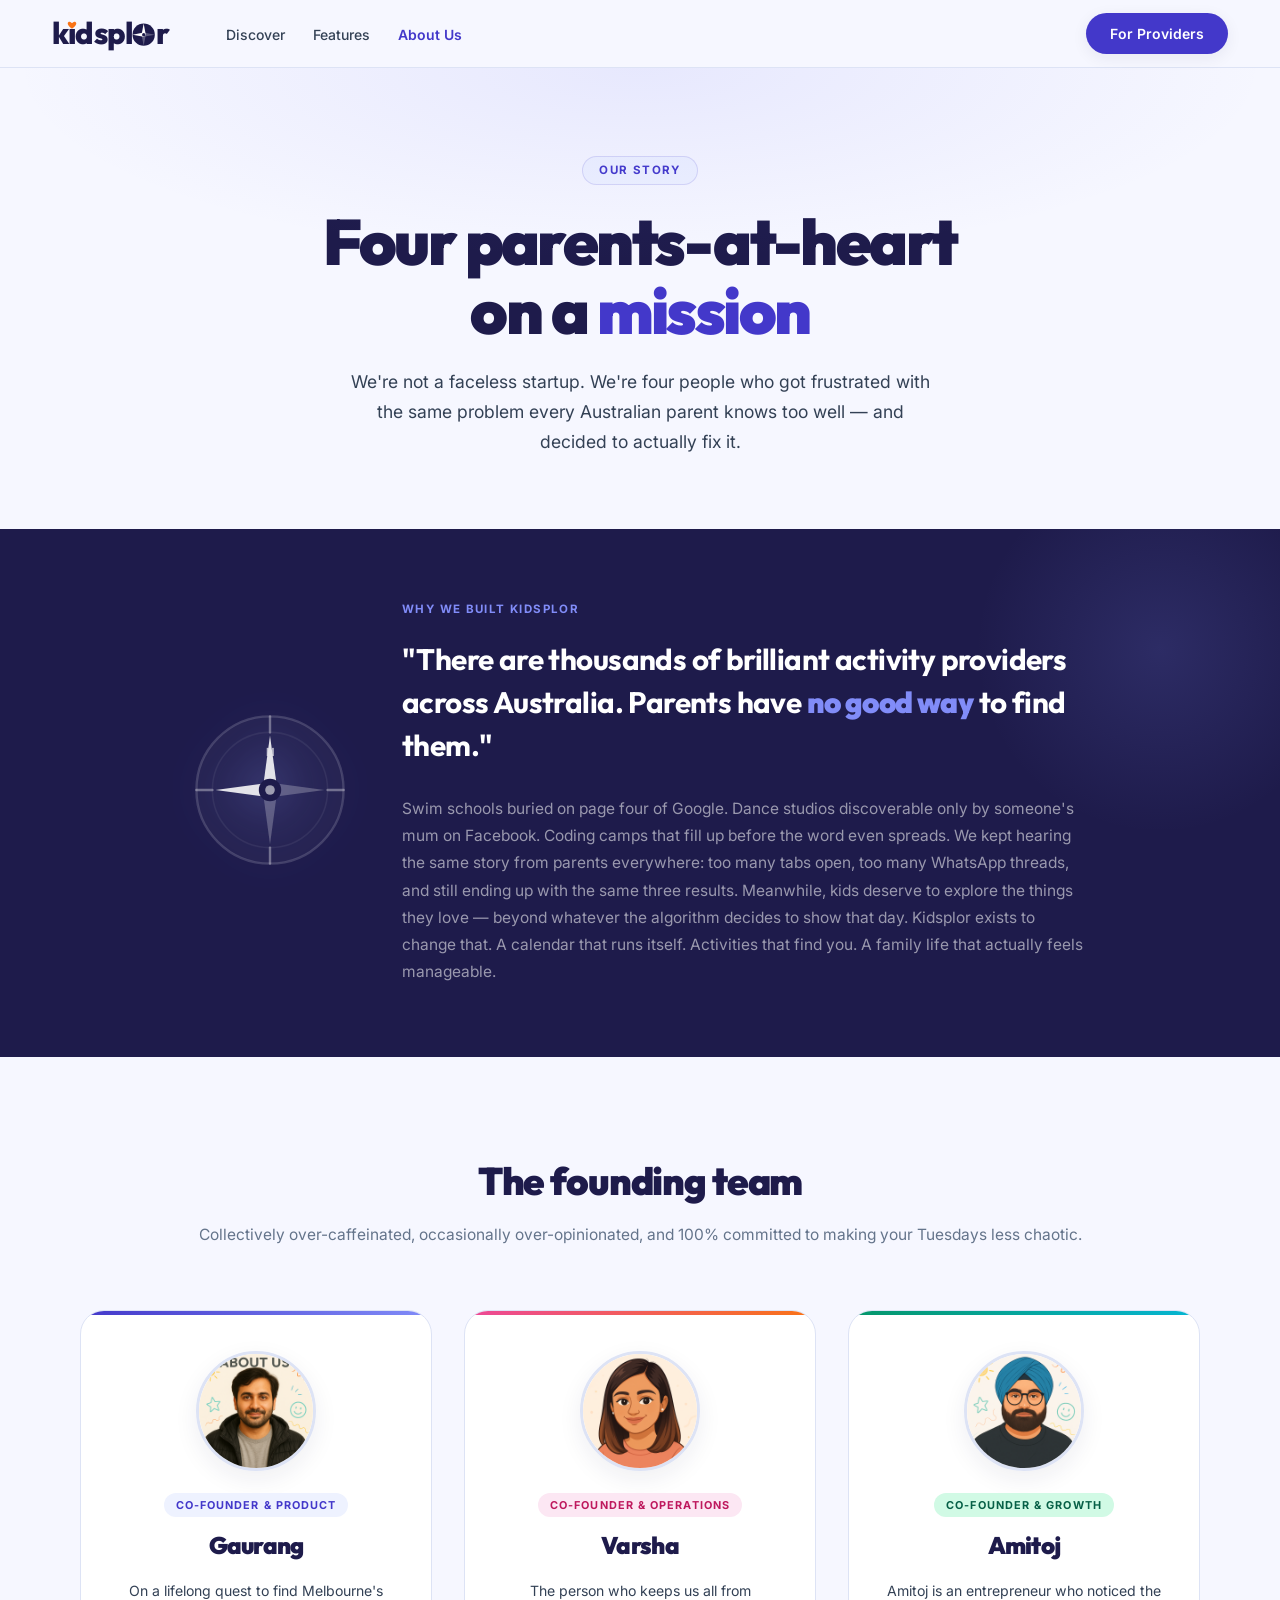
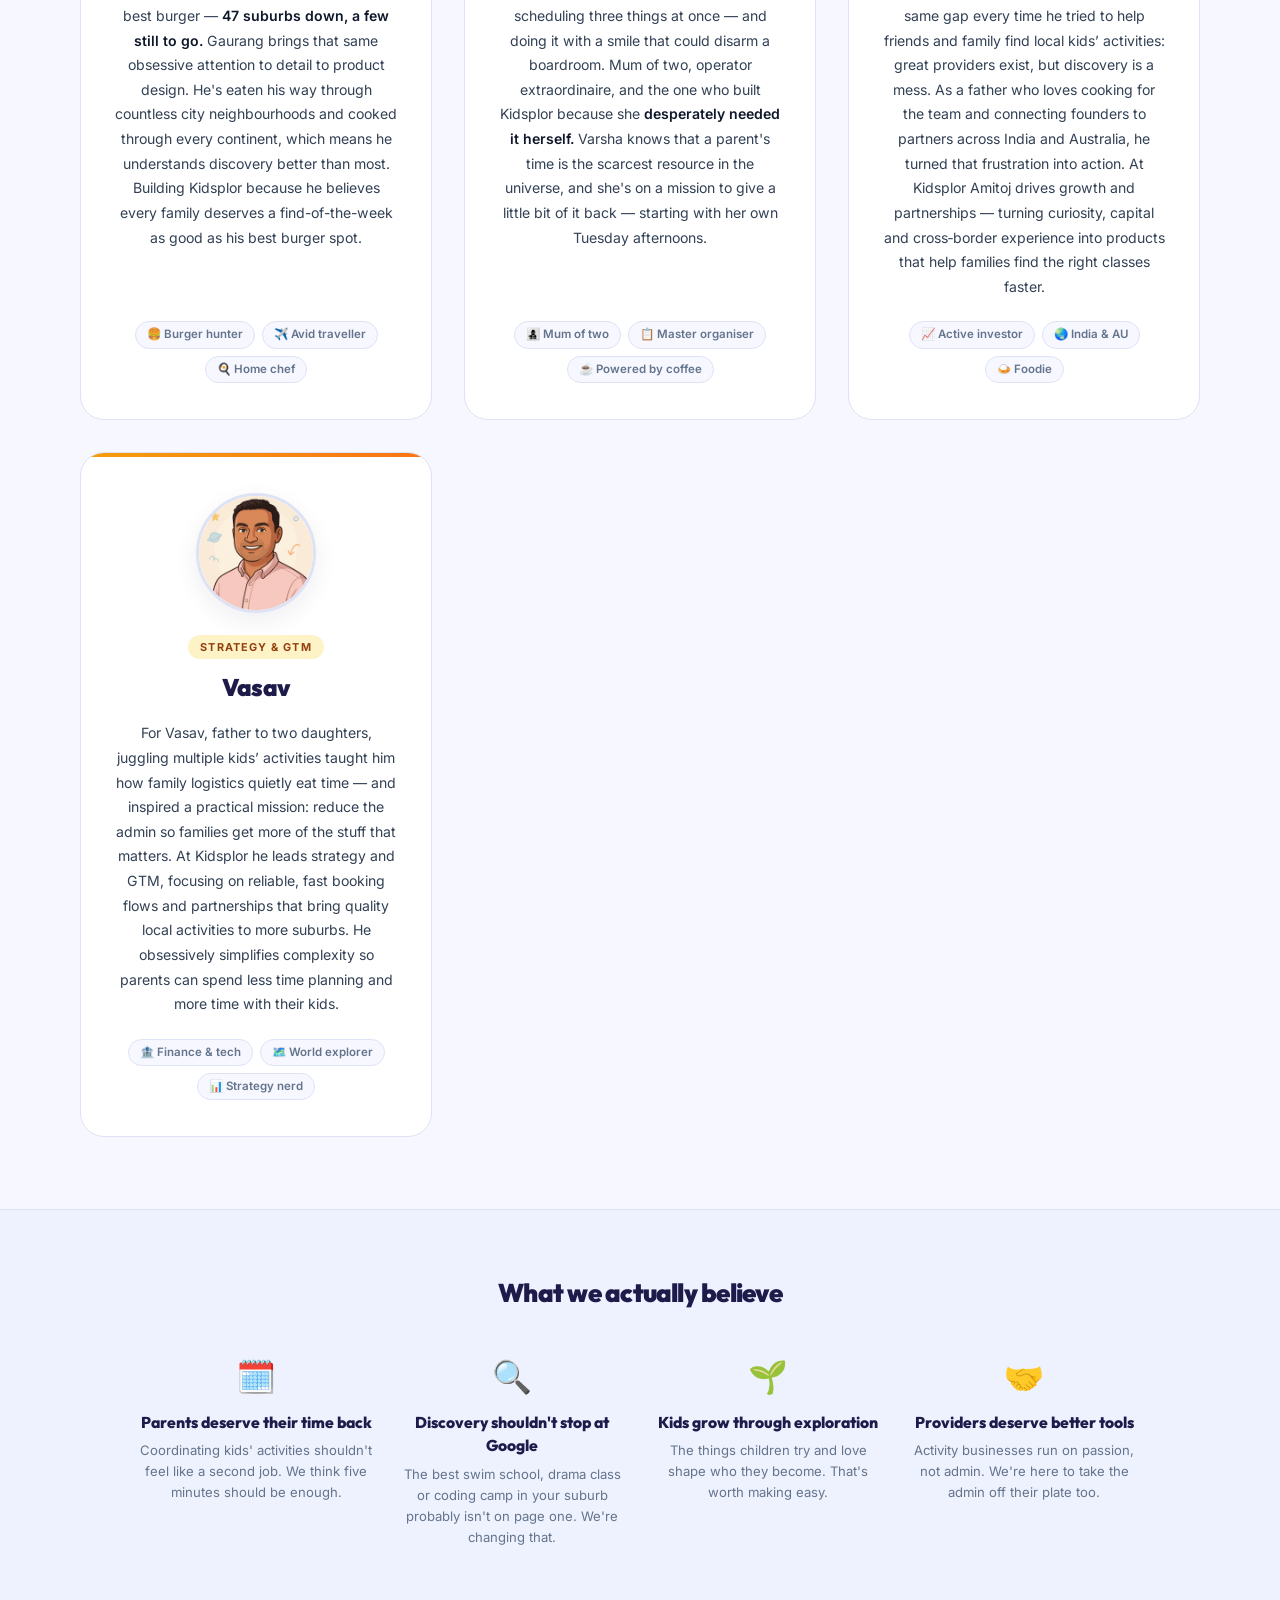
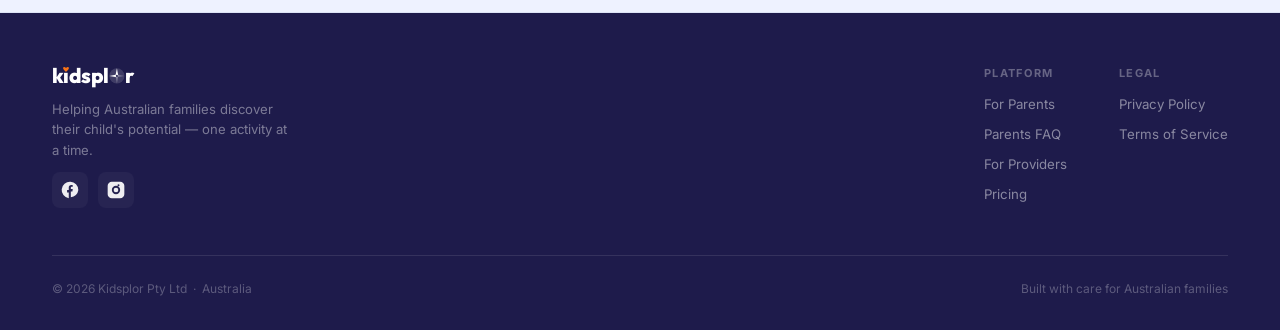
==== commit 0973c7f7: "Amends to most pages re-designed business page & removed community column in footer" ====
--- a/kidsplor-about.html
+++ b/kidsplor-about.html
@@ -534,10 +534,10 @@
         <a href="kidsplor-for-business.html">For Providers</a>
         <a href="kidsplor-pricing.html">Pricing</a>
       </div>
-      <div class="foot-col" id="community">
+      <!--<div class="foot-col" id="community">
         <div class="foot-col-lbl">Community</div>
         <a href="kidsplor-parent-stories.html">Parent Stories</a>
-      </div>
+      </div>-->
       <div class="foot-col">
         <div class="foot-col-lbl">Legal</div>
         <a href="kidsplor-privacy.html">Privacy Policy</a>
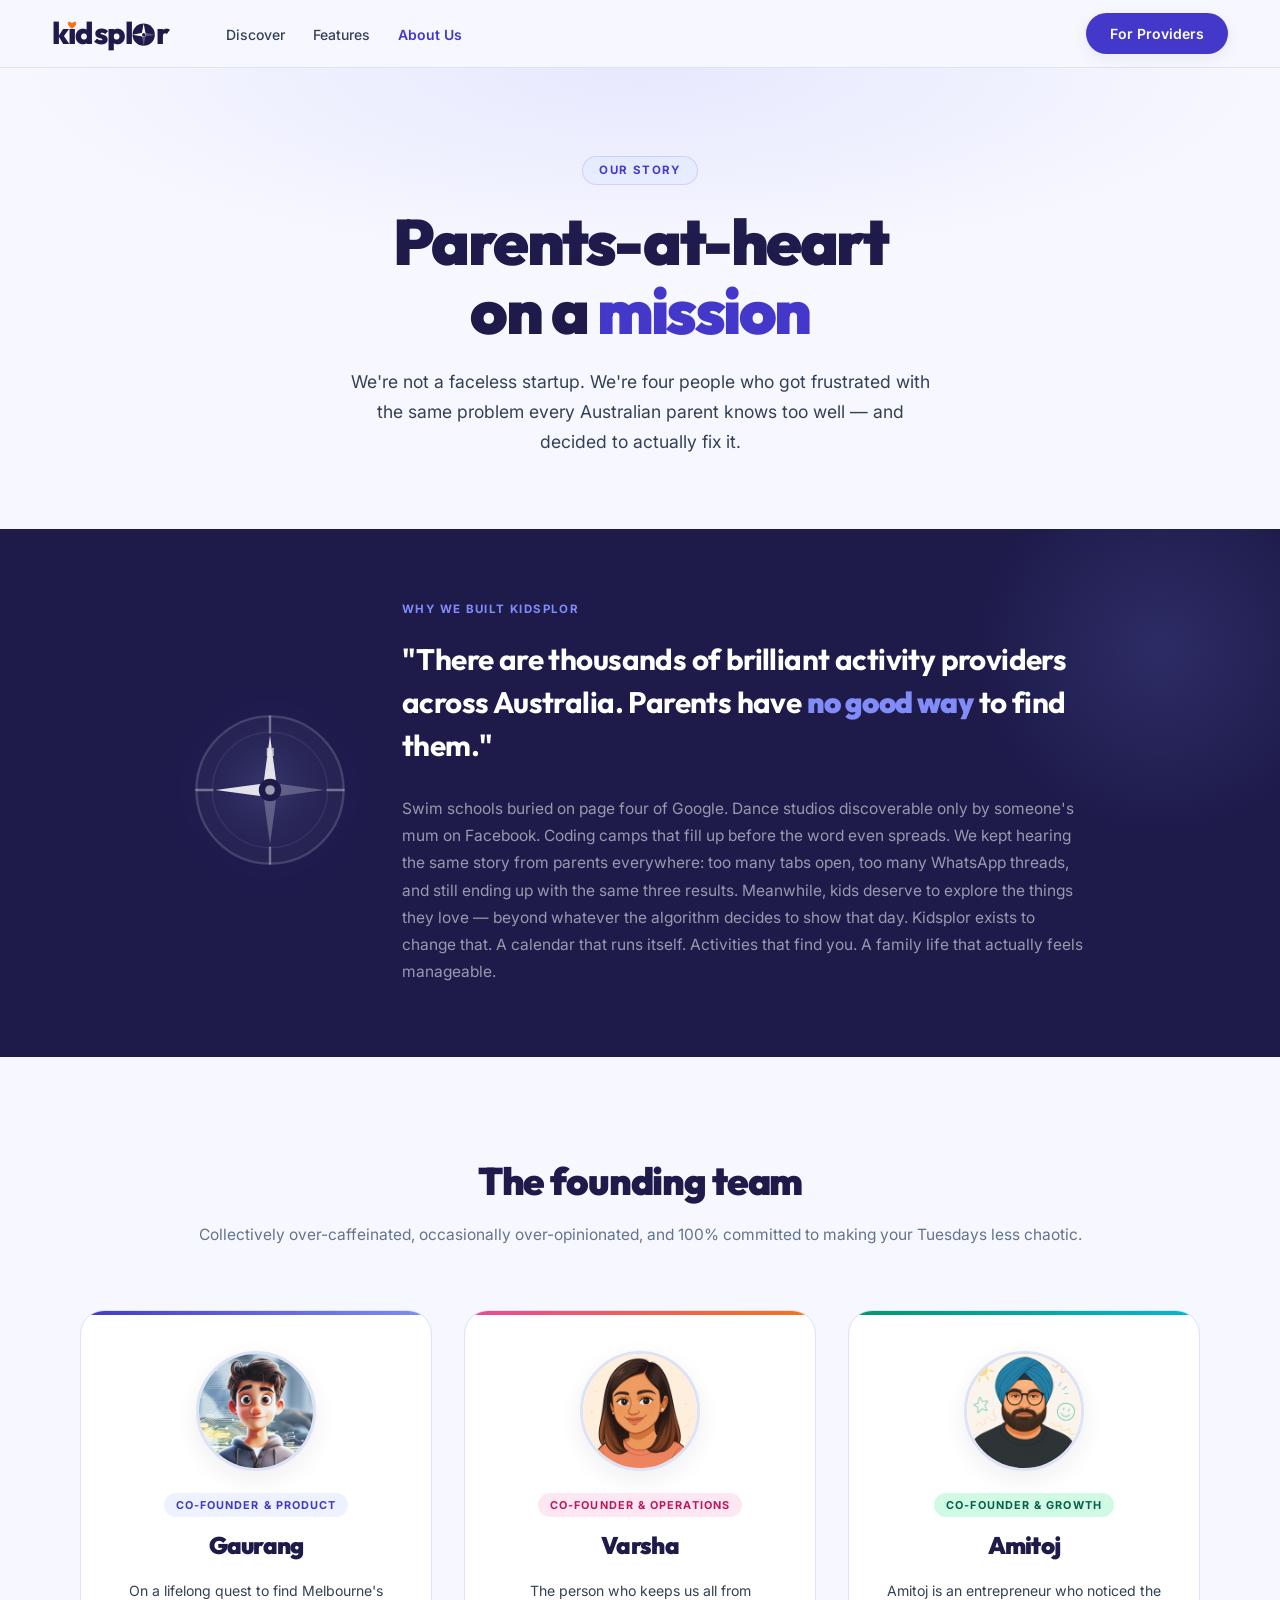
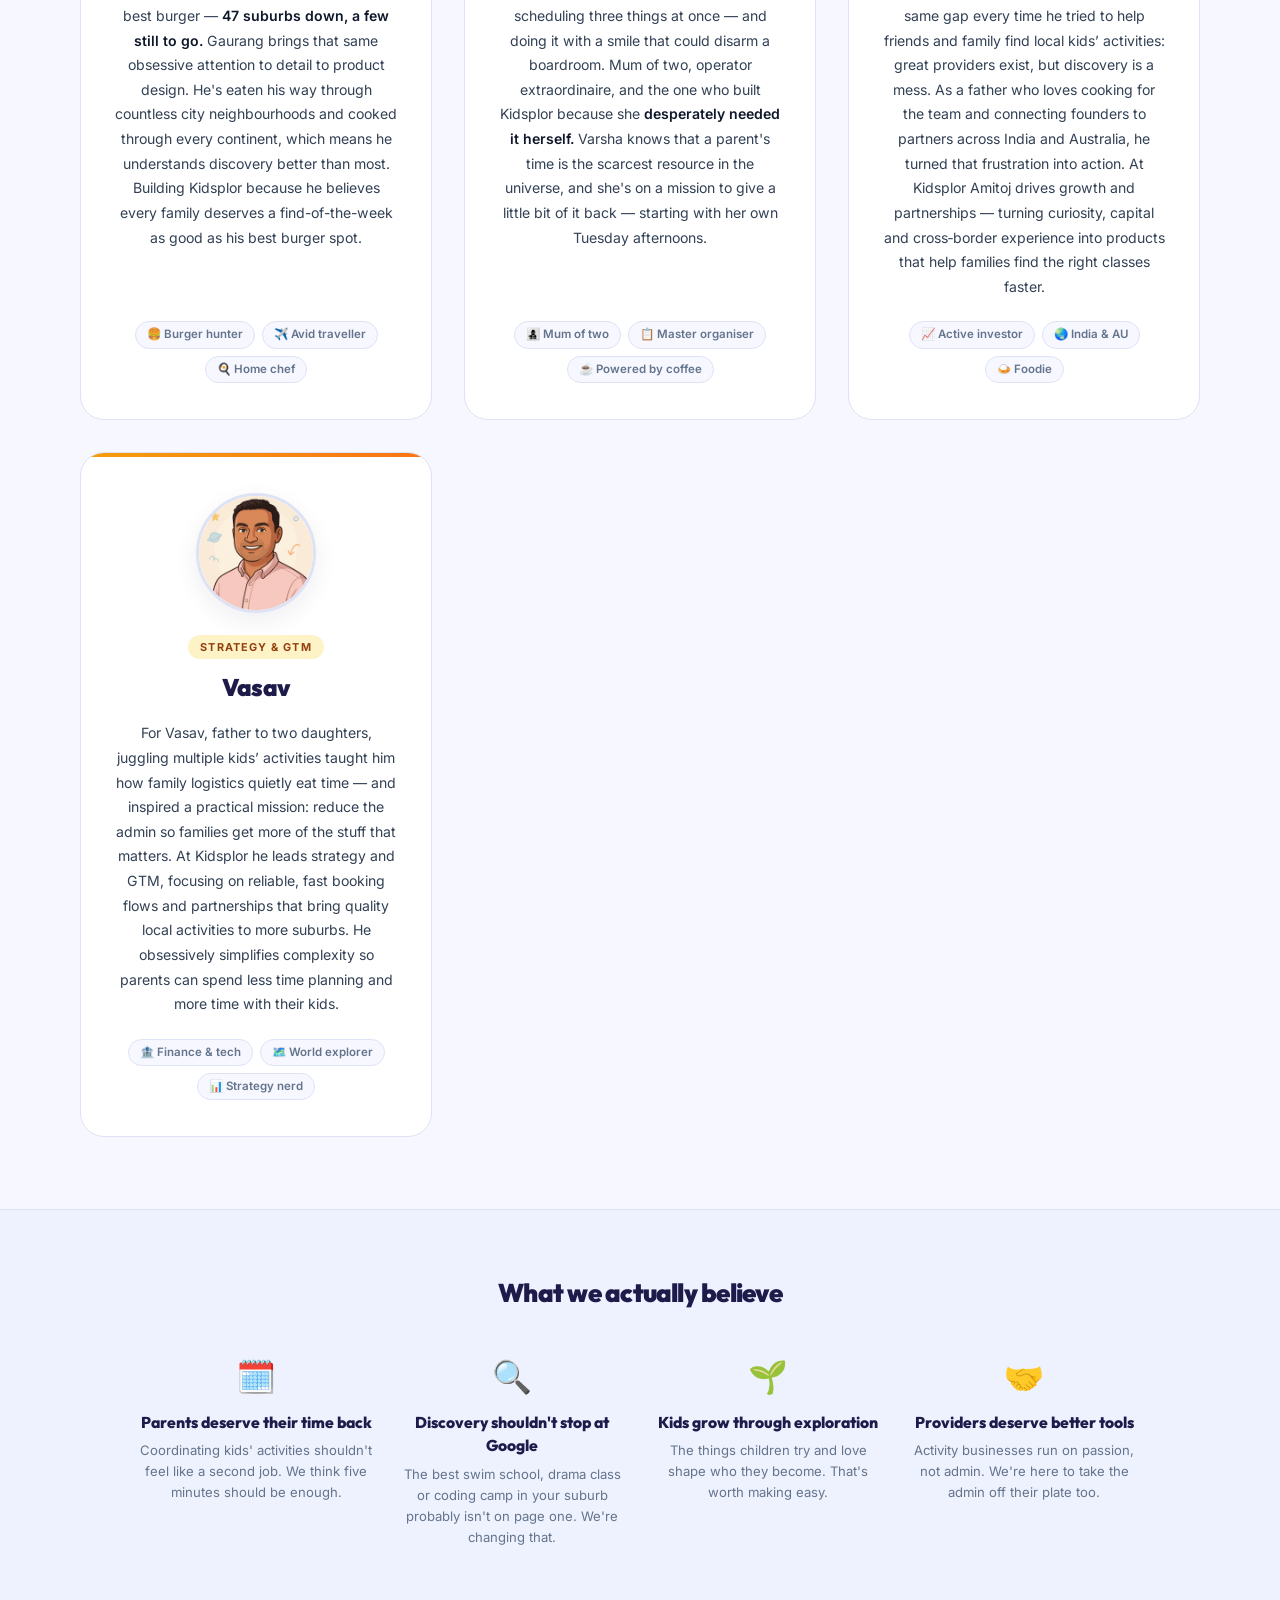
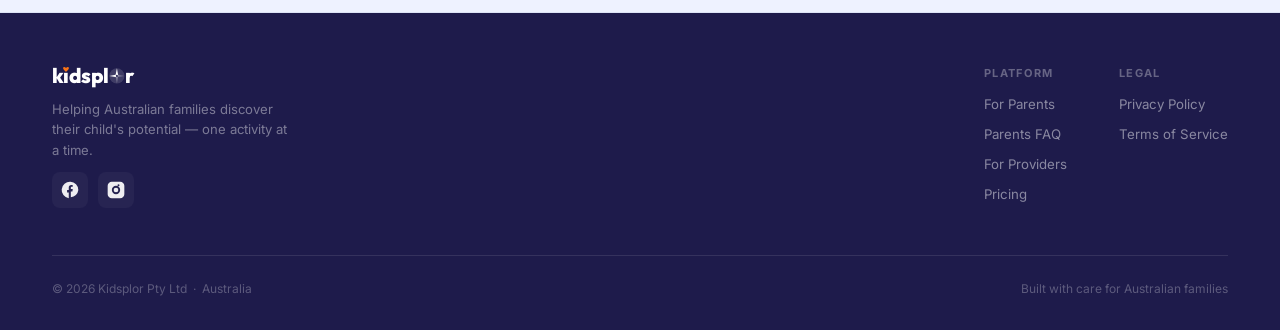
==== commit 1c490be1: "update live preview and play it forward sections update live preview and play it forward sections" ====
--- a/kidsplor-about.html
+++ b/kidsplor-about.html
@@ -19,11 +19,6 @@
   <link rel="preconnect" href="https://fonts.gstatic.com" crossorigin>
   <link href="https://fonts.googleapis.com/css2?family=Outfit:wght@400;500;600;700;800;900&family=Inter:wght@400;500;600;700&display=swap" rel="stylesheet">
 
-  <!-- ── Analytics ── -->
-  <script async src="https://www.googletagmanager.com/gtag/js?id=GA_MEASUREMENT_ID"></script>
-  <script>window.dataLayer=window.dataLayer||[];function gtag(){dataLayer.push(arguments);}gtag('js',new Date());gtag('config','GA_MEASUREMENT_ID');</script>
-  <script>(function(c,l,a,r,i,t,y){c[a]=c[a]||function(){(c[a].q=c[a].q||[]).push(arguments)};t=l.createElement(r);t.async=1;t.src="https://www.clarity.ms/tag/"+i;y=l.getElementsByTagName(r)[0];y.parentNode.insertBefore(t,y)})(window,document,"clarity","script","CLARITY_PROJECT_ID");</script>
-  <!-- ── Open Graph ── -->
   <meta name="description" content="We're a Melbourne team on a mission to make kids' activity discovery effortless for every Australian family.">
   <meta property="og:type" content="website">
   <meta property="og:site_name" content="Kidsplor">
@@ -353,7 +348,7 @@
 <!-- ── PAGE HERO ── -->
 <section class="about-hero">
   <div class="hero-eyebrow">Our Story</div>
-  <h1>Four parents-at-heart<br>on a <em>mission</em></h1>
+  <h1>Parents-at-heart<br>on a <em>mission</em></h1>
   <p>We're not a faceless startup. We're four people who got frustrated with the same problem every Australian parent knows too well — and decided to actually fix it.</p>
 </section>
 
--- a/assets/responsive.css
+++ b/assets/responsive.css
@@ -29,39 +29,24 @@
 nav.nav-open .nav-ham span:nth-child(2) { opacity: 0; }
 nav.nav-open .nav-ham span:nth-child(3) { transform: translateY(-7px) rotate(-45deg); }
 
-/* ── Tablet ≤ 960px ─────────────────────────────────────── */
+/* ── Tablet + Mobile ≤ 960px ────────────────────────────── */
 @media (max-width: 960px) {
+  /* Section padding */
   nav,
   .nav-row      { padding-left: 24px !important; padding-right: 24px !important; }
   .feat-section { padding-left: 24px !important; padding-right: 24px !important; }
   .about-hero, .story-band, .team-section, .values-strip,
   .stories-section, .faq-section, .pricing-section,
   footer        { padding-left: 24px !important; padding-right: 24px !important; }
-}
-
-/* ── Mobile ≤ 768px ─────────────────────────────────────── */
-@media (max-width: 768px) {
-
-  /* Nav container: fixed height, relative-positioned for dropdown */
-  nav {
-    position: relative !important;
-    height: 56px !important;
-    padding: 0 14px !important;
-    flex-wrap: nowrap !important;
-  }
-
-  /* Discover page uses an inner .nav-row wrapper */
-  .nav-row {
-    position: relative;
-    height: 56px !important;
-    padding: 0 14px !important;
-    flex-wrap: nowrap !important;
-  }
 
   /* Show hamburger */
   .nav-ham { display: flex; }
 
-  /* Compact the CTA so it still fits */
+  /* Hide horizontal nav links — replaced by dropdown */
+  nav .nav-links,
+  .nav-row .nav-links { display: none !important; }
+
+  /* Compact CTA so it fits alongside logo + hamburger */
   nav .nav-cta,
   nav .nav-prov-btn {
     padding: 8px 14px !important;
@@ -70,27 +55,18 @@
     white-space: nowrap;
   }
 
-  /* back-link & divider clutter — hide on mobile */
-  .back-link  { display: none !important; }
+  /* Hide clutter items */
+  .back-link   { display: none !important; }
   .nav-divider { display: none !important; }
-
-  /* Hide the nav-sub label (for-business page) */
-  .nav-sub { display: none; }
-
-  /* Hide horizontal nav links — replaced by dropdown */
-  nav .nav-links,
-  .nav-row .nav-links { display: none !important; }
-
-  /* Discover search bar — hide on mobile */
   .nav-nl-wrap { display: none !important; }
 
-  /* ── Dropdown: absolutely positioned below the nav bar ── */
+  /* ── Dropdown: positioned below the 68px nav bar ── */
   nav.nav-open .nav-links,
   nav.nav-open .nav-row .nav-links {
     display: flex !important;
     flex-direction: column !important;
     position: absolute !important;
-    top: 56px !important;
+    top: 68px !important;
     left: 0 !important; right: 0 !important;
     background: var(--surface, #fff) !important;
     border-top: 1px solid var(--border, #DDE3F5) !important;
@@ -108,6 +84,33 @@
     font-size: 0.93rem !important;
     border-radius: 10px !important;
     display: block !important;
+  }
+}
+
+/* ── Mobile ≤ 768px ─────────────────────────────────────── */
+@media (max-width: 768px) {
+
+  /* Keep sticky — position: relative lost stickiness; absolute children
+     of a sticky element still work correctly for the dropdown */
+  nav {
+    position: sticky !important;
+    top: 0 !important;
+    z-index: 200 !important;
+    height: 56px !important;
+    padding: 0 14px !important;
+    flex-wrap: nowrap !important;
+  }
+
+  .nav-row {
+    height: 56px !important;
+    padding: 0 14px !important;
+    flex-wrap: nowrap !important;
+  }
+
+  /* Dropdown moves up to match the shorter nav */
+  nav.nav-open .nav-links,
+  nav.nav-open .nav-row .nav-links {
+    top: 56px !important;
   }
 
   /* ── Footer ── */
@@ -147,6 +150,8 @@
 /* ── Small phones ≤ 480px ───────────────────────────────── */
 @media (max-width: 480px) {
   nav, .nav-row { padding: 0 12px !important; }
+  /* Scale wordmark down so it fits alongside CTA + hamburger */
+  .wm { font-size: 1.55rem !important; }
   nav .nav-cta, nav .nav-prov-btn {
     padding: 7px 12px !important;
     font-size: 0.74rem !important;
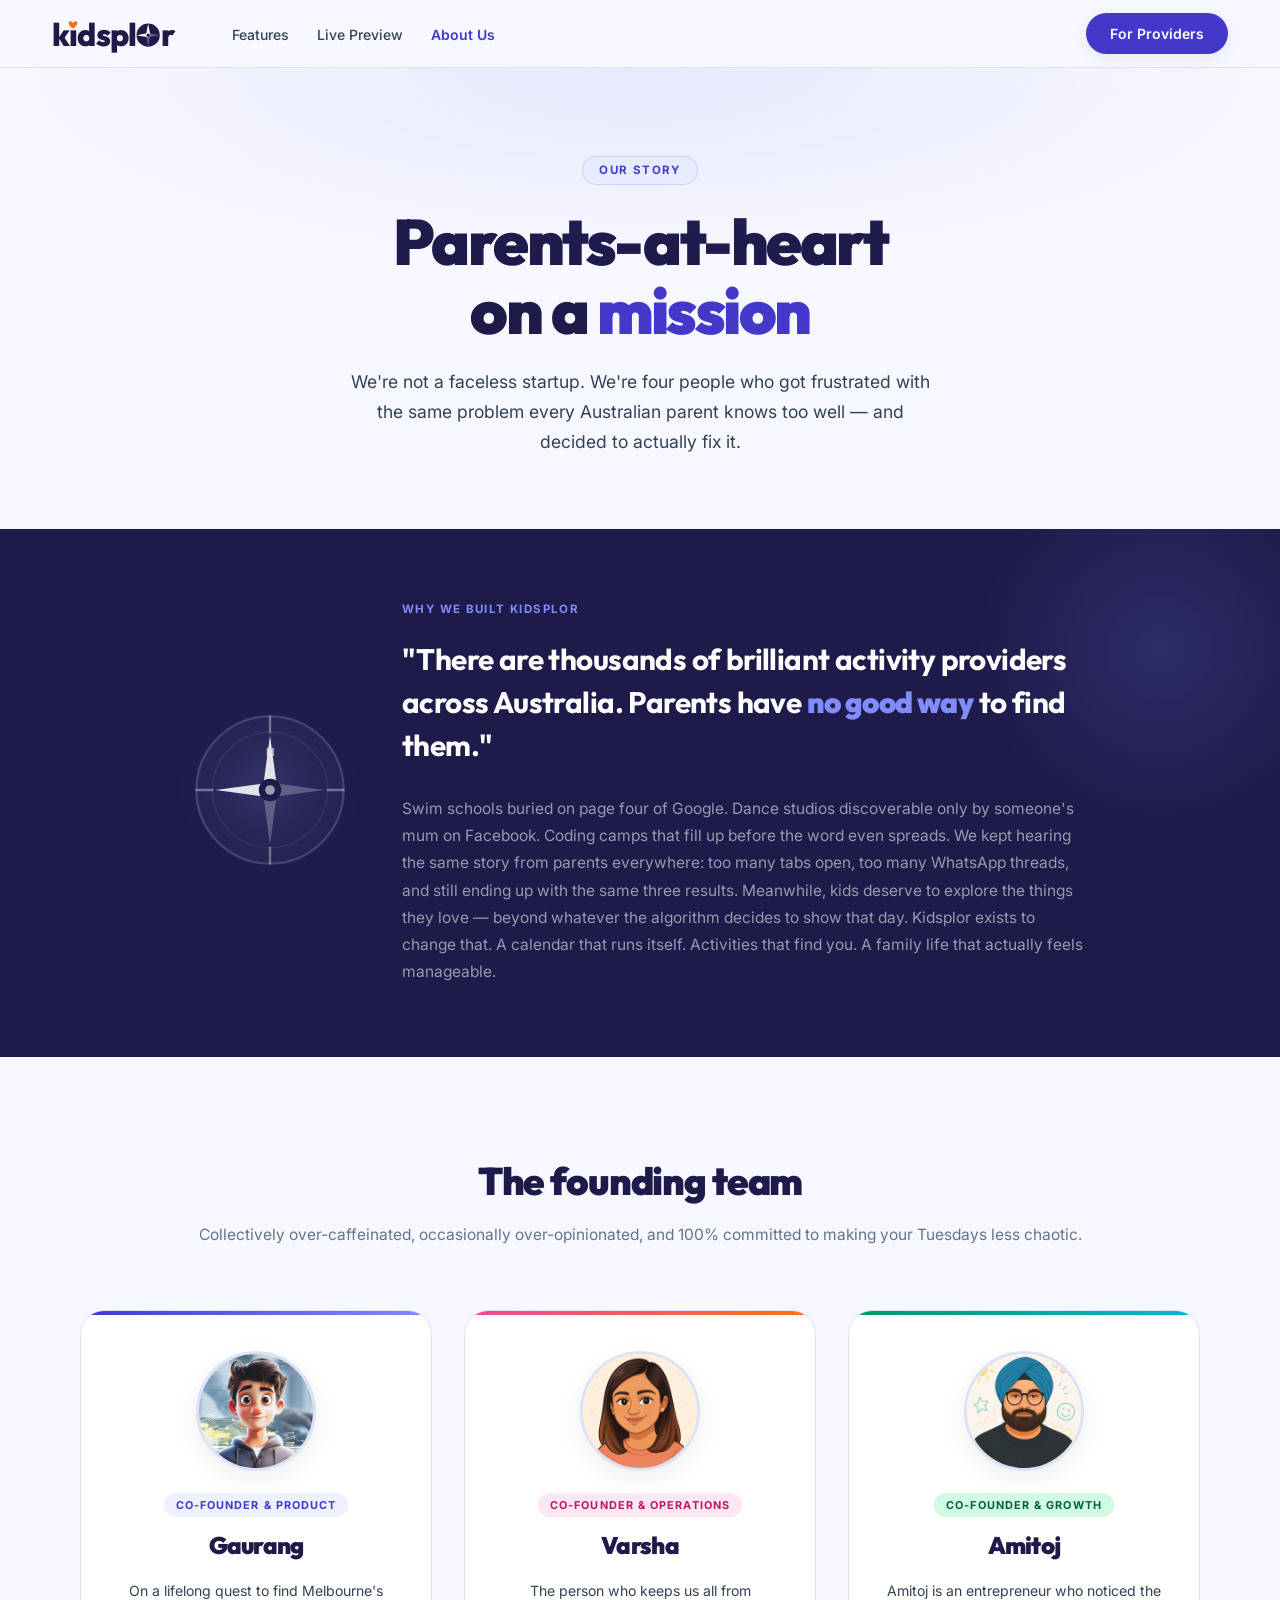
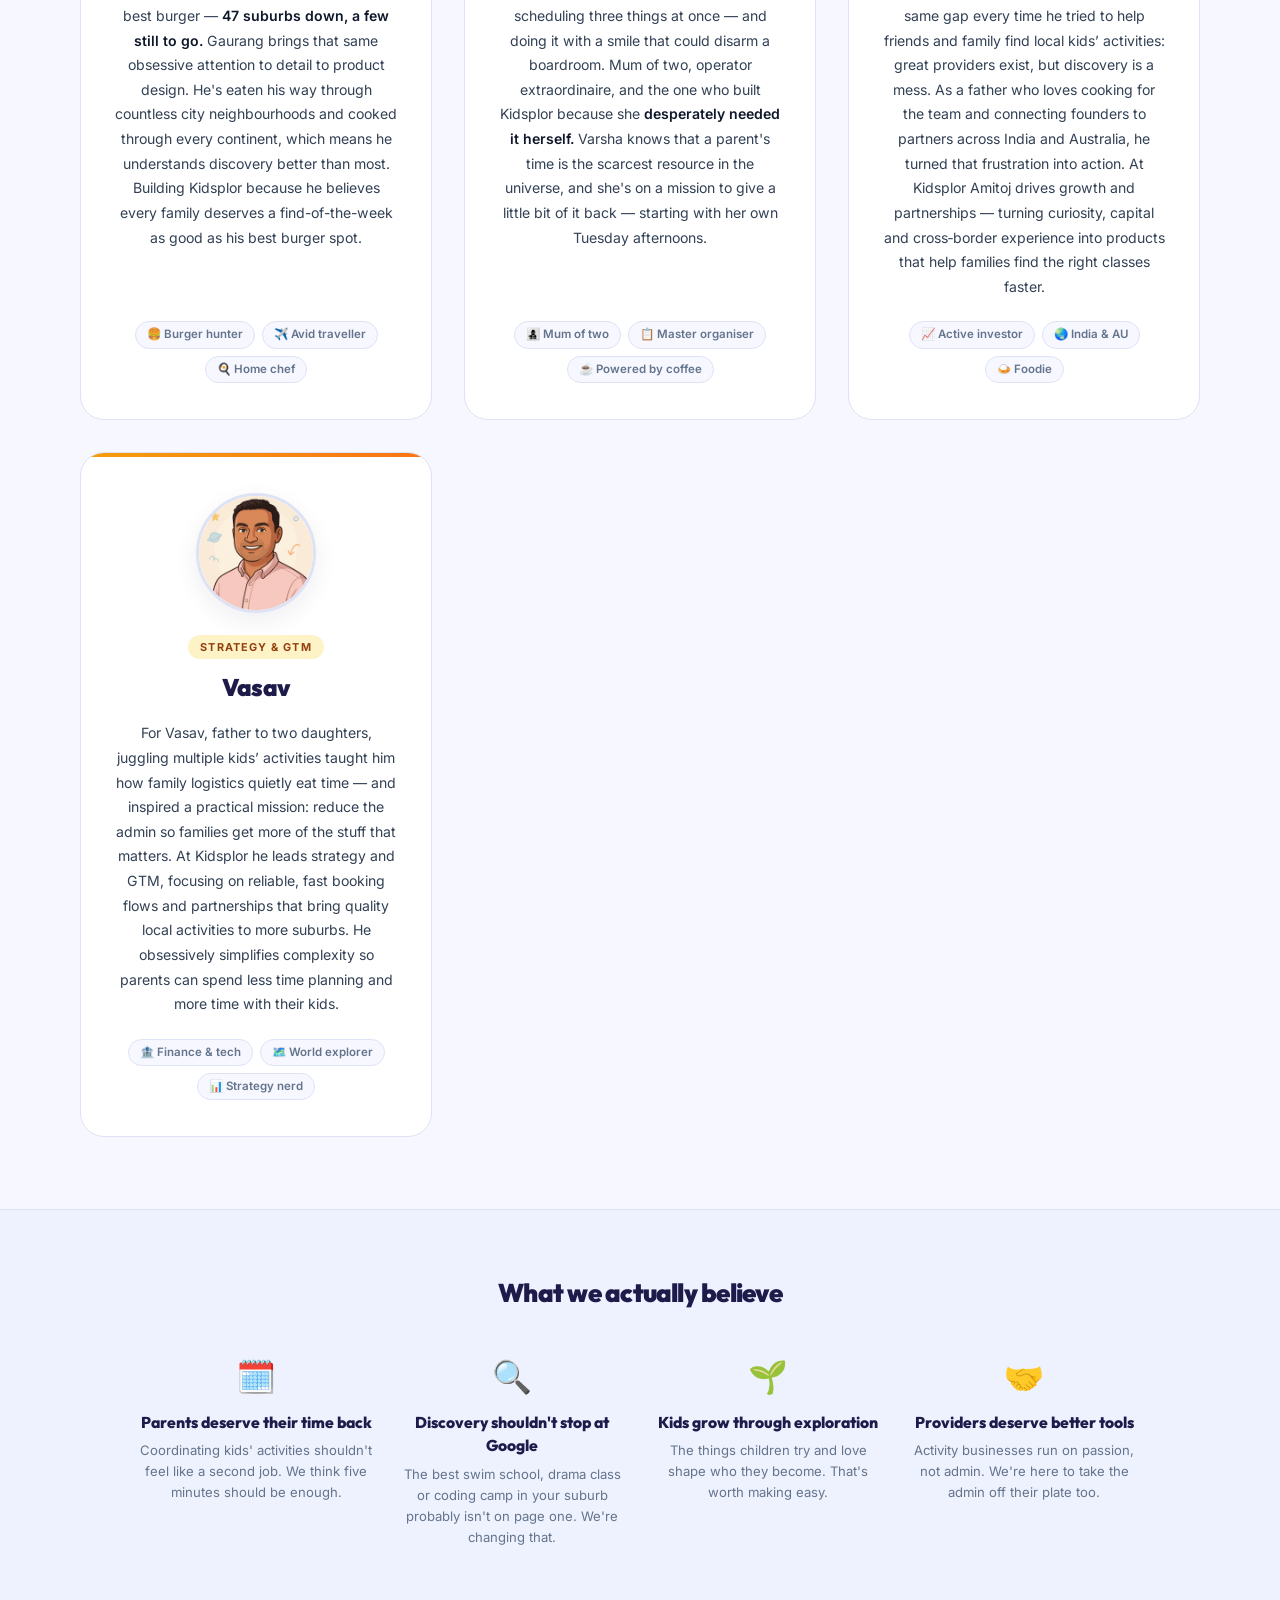
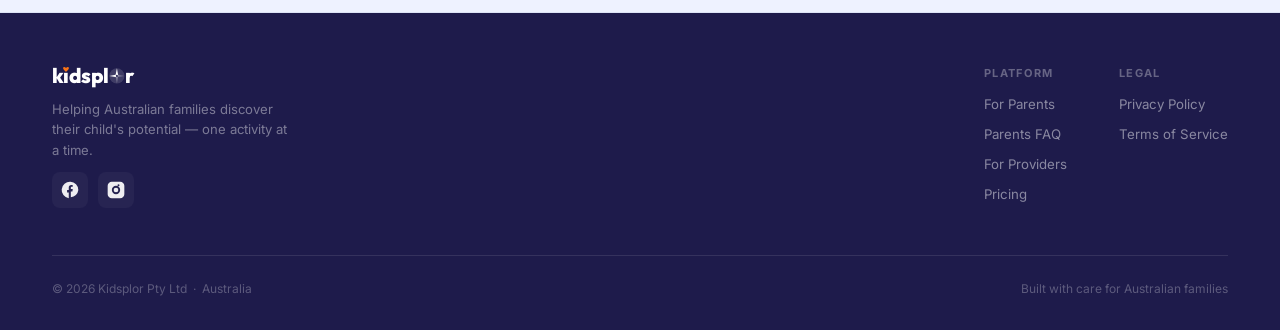
==== commit 800b3e3d: "added live preview & community donations to index added live preview & community donations to index" ====
--- a/kidsplor-about.html
+++ b/kidsplor-about.html
@@ -86,7 +86,7 @@
       font-family: 'Outfit', sans-serif; font-weight: 800;
       letter-spacing: -0.025em; line-height: 1;
       display: inline-flex; align-items: baseline; white-space: nowrap;
-      font-size: 1.92rem; color: var(--brand-xdk);
+      font-size: 2.00rem; color: var(--brand-xdk);
     }
     .wm svg.compass {
       display: inline-block; height: 0.76em; width: 0.76em; flex-shrink: 0;
@@ -332,8 +332,8 @@
     <span class="wm">k<span class="ih">&#305;<svg class="heart" viewBox="0 0 20 18" fill="none"><path d="M10 16C10 16 1 10 1 4.5C1 2.2 2.8 1 5 1C6.8 1 10 4 10 4C10 4 13.2 1 15 1C17.2 1 19 2.2 19 4.5C19 10 10 16 10 16Z" fill="#F97316"/></svg></span>dspl<svg class="compass" viewBox="0 0 44 44" fill="none"><circle cx="22" cy="22" r="21" fill="#1E1B4B"/><polygon points="22,1 18,22 26,22" fill="white"/><polygon points="22,43 18,22 26,22" fill="white" opacity="0.28"/><polygon points="1,22 22,18 22,26" fill="white"/><polygon points="43,22 22,18 22,26" fill="white" opacity="0.28"/><circle cx="22" cy="22" r="3" fill="#1E1B4B"/></svg>r</span>
   </a>
   <ul class="nav-links">
-    <li><a href="kidsplor-discover.html">Discover</a></li>
     <li><a href="index.html#features">Features</a></li>
+    <li><a href="kidsplor-try-it-now.html">Live Preview</a></li>
     <li><a href="kidsplor-about.html" class="active">About Us</a></li>
   </ul>
   <div class="nav-spacer"></div>
